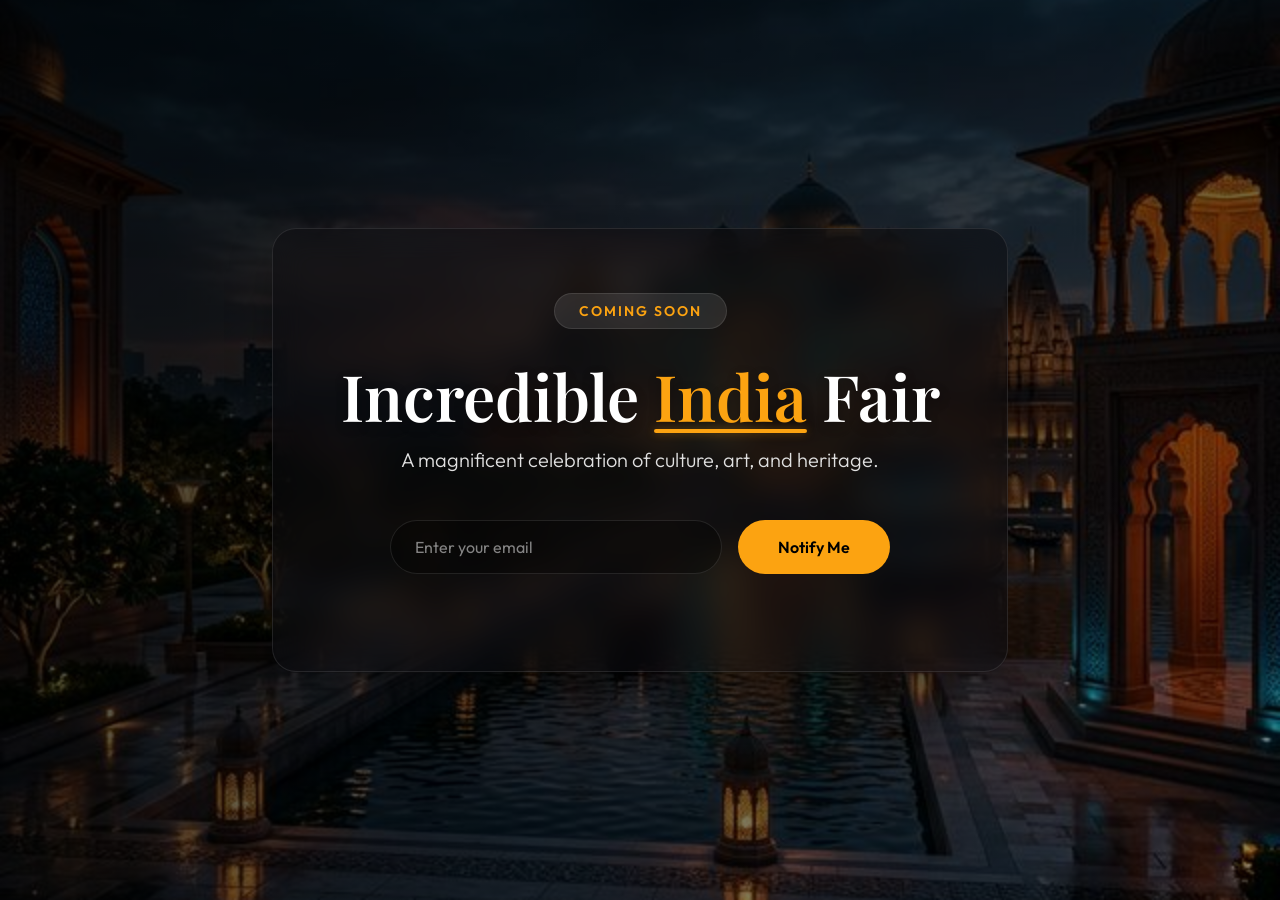
==== index.html @ f1554f8b "Initial commit" ====
<!DOCTYPE html>
<html lang="en">

<head>
    <meta charset="UTF-8">
    <meta name="viewport" content="width=device-width, initial-scale=1.0">
    <title>Incredible India Fair - Coming Soon</title>
    <meta name="description"
        content="Experience the rich culture and heritage at the Incredible India Fair. Coming soon!">
    <link
        href="https://fonts.googleapis.com/css2?family=Outfit:wght@300;400;600;800&family=Playfair+Display:ital,wght@0,600;1,600&display=swap"
        rel="stylesheet">
    <link rel="stylesheet" href="styles.css">
</head>

<body>
    <div class="background-overlay"></div>
    <main class="container">
        <div class="glass-card">
            <div class="badge">Coming Soon</div>
            <h1 class="title">Incredible <span class="highlight">India</span> Fair</h1>
            <p class="subtitle">A magnificent celebration of culture, art, and heritage.</p>

            <form class="notify-form" id="notify-form">
                <input type="email" placeholder="Enter your email" required class="email-input">
                <button type="submit" class="notify-btn">Notify Me</button>
            </form>
            <p class="form-message" id="form-message"></p>
        </div>
    </main>
    <script src="script.js"></script>
</body>

</html>
---- styles.css ----
:root {
    --primary: #fca311;
    --primary-glow: rgba(252, 163, 17, 0.4);
    --text-main: #ffffff;
    --text-muted: #e0e0e0;
    --glass-bg: rgba(10, 10, 15, 0.5);
    --glass-border: rgba(255, 255, 255, 0.1);
}

* {
    margin: 0;
    padding: 0;
    box-sizing: border-box;
}

body {
    font-family: 'Outfit', sans-serif;
    color: var(--text-main);
    min-height: 100vh;
    display: flex;
    justify-content: center;
    align-items: center;
    background: url('assets/bg.png') no-repeat center center/cover;
    position: relative;
    overflow: hidden;
}

.background-overlay {
    position: absolute;
    top: 0;
    left: 0;
    width: 100%;
    height: 100%;
    background: linear-gradient(135deg, rgba(0,0,0,0.8) 0%, rgba(0,0,0,0.4) 100%);
    z-index: 1;
}

.container {
    position: relative;
    z-index: 2;
    padding: 2rem;
    width: 100%;
    max-width: 800px;
    animation: fadeIn 1.5s ease-out;
}

.glass-card {
    background: var(--glass-bg);
    backdrop-filter: blur(16px);
    -webkit-backdrop-filter: blur(16px);
    border: 1px solid var(--glass-border);
    border-radius: 24px;
    padding: 4rem 3rem;
    text-align: center;
    box-shadow: 0 25px 50px -12px rgba(0, 0, 0, 0.5);
    transform: translateY(0);
    transition: transform 0.3s ease, box-shadow 0.3s ease;
}

.glass-card:hover {
    transform: translateY(-5px);
    box-shadow: 0 30px 60px -12px rgba(0, 0, 0, 0.6);
}

.badge {
    display: inline-block;
    padding: 0.5rem 1.5rem;
    background: rgba(255, 255, 255, 0.1);
    border: 1px solid var(--glass-border);
    border-radius: 50px;
    font-size: 0.875rem;
    letter-spacing: 2px;
    text-transform: uppercase;
    margin-bottom: 2rem;
    color: var(--primary);
    font-weight: 600;
}

.title {
    font-family: 'Playfair Display', serif;
    font-size: 4rem;
    font-weight: 600;
    line-height: 1.1;
    margin-bottom: 1rem;
    text-shadow: 0 4px 12px rgba(0,0,0,0.3);
}

.highlight {
    color: var(--primary);
    position: relative;
}

.highlight::after {
    content: '';
    position: absolute;
    bottom: 5px;
    left: 0;
    width: 100%;
    height: 4px;
    background: var(--primary);
    border-radius: 2px;
    box-shadow: 0 0 10px var(--primary-glow);
}

.subtitle {
    font-size: 1.25rem;
    color: var(--text-muted);
    margin-bottom: 3rem;
    font-weight: 300;
}

.countdown {
    display: flex;
    justify-content: center;
    gap: 1.5rem;
    margin-bottom: 3.5rem;
    flex-wrap: wrap;
}

.time-box {
    display: flex;
    flex-direction: column;
    align-items: center;
    background: rgba(255, 255, 255, 0.05);
    border: 1px solid var(--glass-border);
    border-radius: 16px;
    padding: 1.5rem;
    min-width: 100px;
    transition: all 0.3s ease;
}

.time-box:hover {
    background: rgba(255, 255, 255, 0.1);
    border-color: var(--primary);
    box-shadow: 0 0 20px var(--primary-glow);
}

.time-value {
    font-size: 2.5rem;
    font-weight: 800;
    line-height: 1;
    margin-bottom: 0.5rem;
    color: var(--primary);
}

.time-label {
    font-size: 0.875rem;
    text-transform: uppercase;
    letter-spacing: 1px;
    color: var(--text-muted);
}

.notify-form {
    display: flex;
    gap: 1rem;
    max-width: 500px;
    margin: 0 auto;
    position: relative;
}

.email-input {
    flex: 1;
    padding: 1rem 1.5rem;
    border-radius: 50px;
    border: 1px solid var(--glass-border);
    background: rgba(0, 0, 0, 0.3);
    color: white;
    font-size: 1rem;
    font-family: 'Outfit', sans-serif;
    outline: none;
    transition: all 0.3s ease;
}

.email-input::placeholder {
    color: rgba(255, 255, 255, 0.5);
}

.email-input:focus {
    border-color: var(--primary);
    box-shadow: 0 0 15px var(--primary-glow);
    background: rgba(0, 0, 0, 0.5);
}

.notify-btn {
    padding: 1rem 2.5rem;
    border-radius: 50px;
    border: none;
    background: var(--primary);
    color: #000;
    font-weight: 600;
    font-size: 1rem;
    font-family: 'Outfit', sans-serif;
    cursor: pointer;
    transition: all 0.3s ease;
}

.notify-btn:hover {
    transform: scale(1.05);
    box-shadow: 0 0 20px var(--primary-glow);
    background: #ffb732;
}

.form-message {
    margin-top: 1rem;
    font-size: 0.9rem;
    min-height: 1.2em;
}

.success-text { color: #4ade80; }
.error-text { color: #f87171; }

@keyframes fadeIn {
    from { opacity: 0; transform: translateY(20px); }
    to { opacity: 1; transform: translateY(0); }
}

@media (max-width: 768px) {
    .title {
        font-size: 2.5rem;
    }
    .glass-card {
        padding: 3rem 1.5rem;
    }
    .countdown {
        gap: 1rem;
    }
    .time-box {
        min-width: 80px;
        padding: 1rem;
    }
    .time-value {
        font-size: 2rem;
    }
    .notify-form {
        flex-direction: column;
    }
    .notify-btn {
        width: 100%;
    }
}
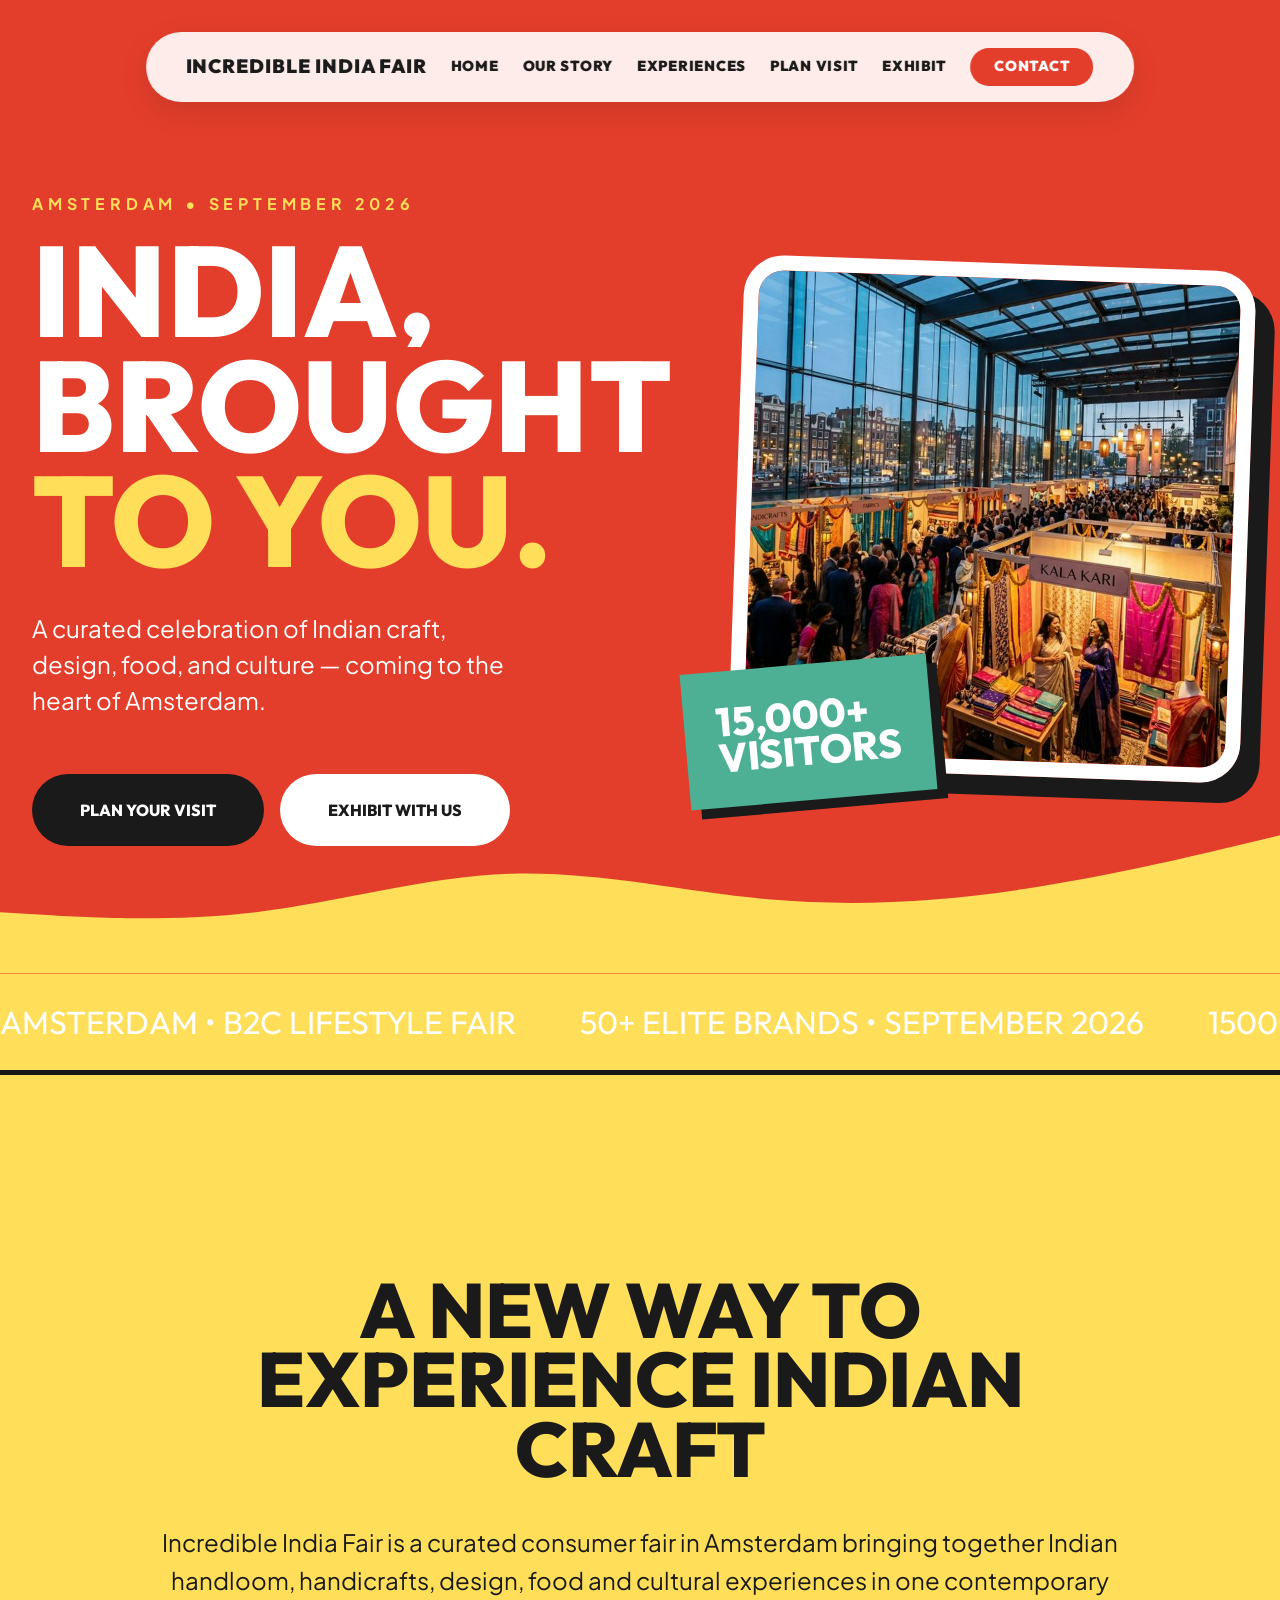
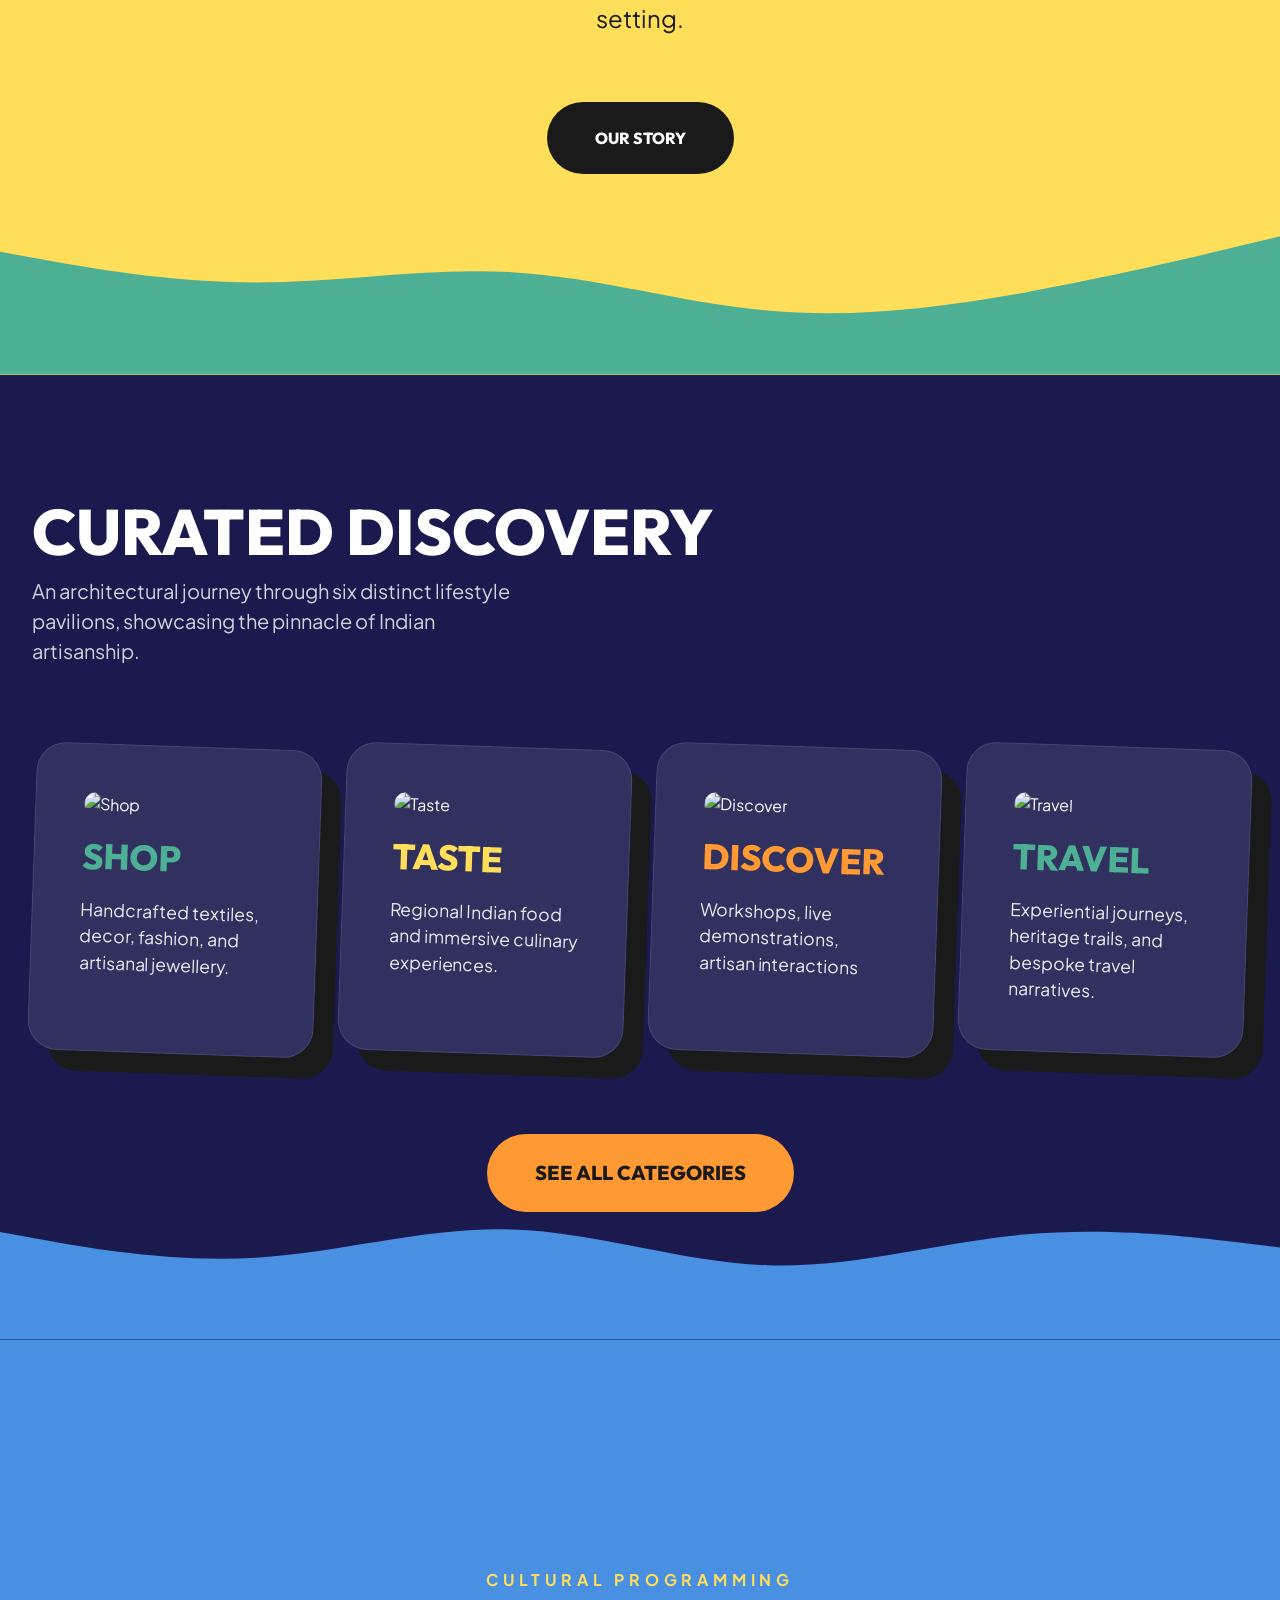
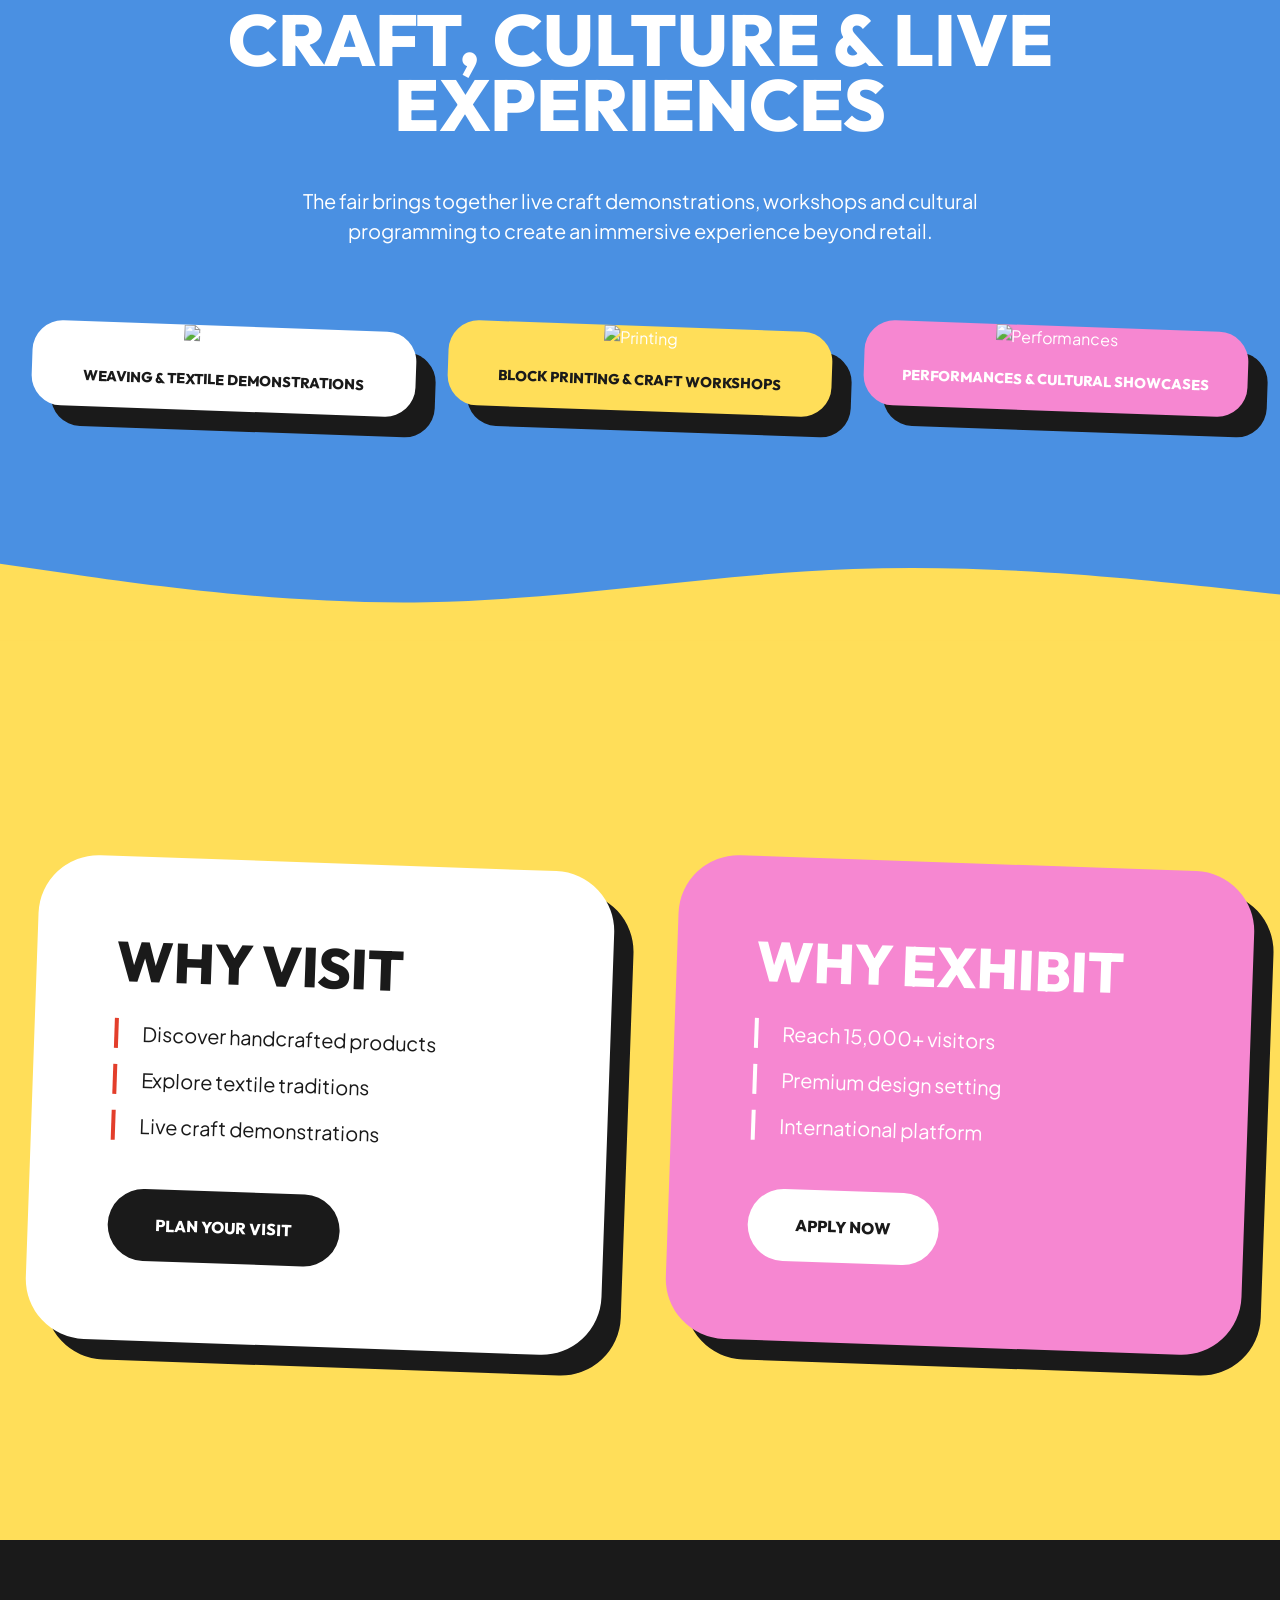
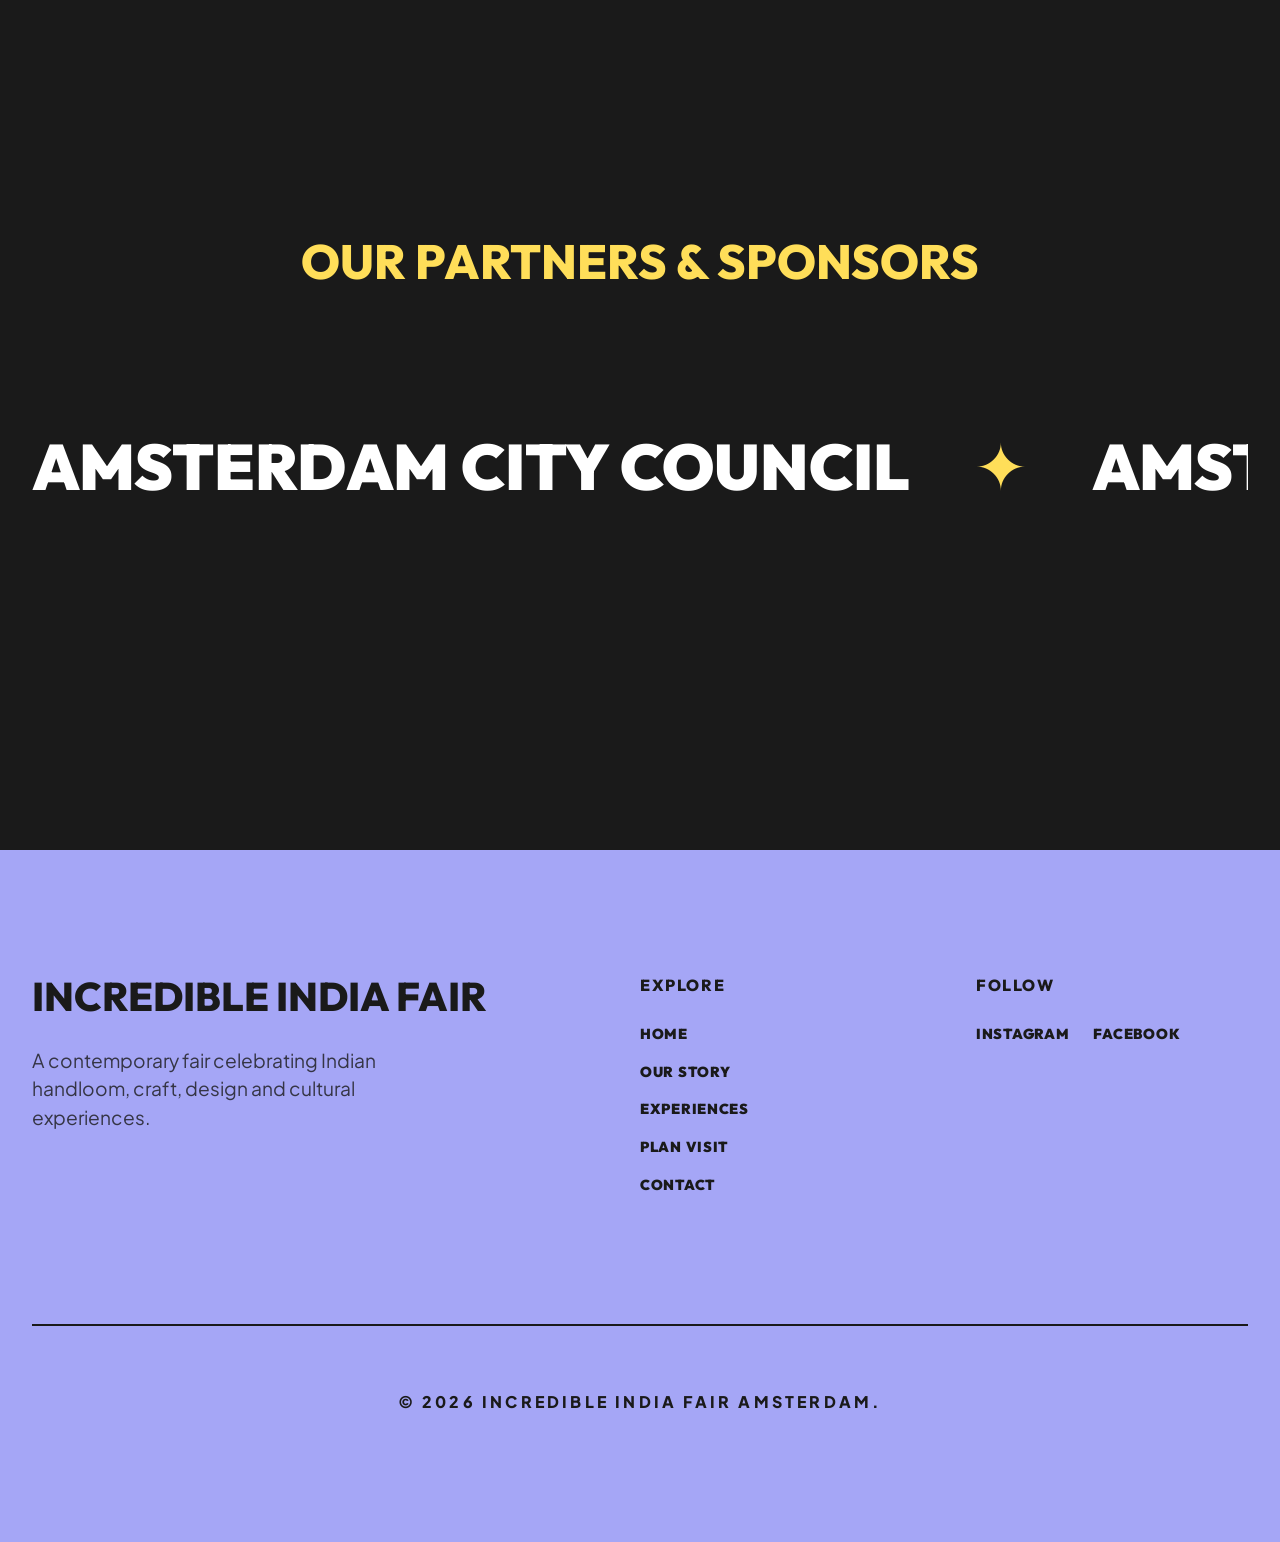
==== commit 4e8603be: "Update site structure and assets" ====
--- a/index.html
+++ b/index.html
@@ -1,34 +1,238 @@
 <!DOCTYPE html>
 <html lang="en">
-
 <head>
     <meta charset="UTF-8">
     <meta name="viewport" content="width=device-width, initial-scale=1.0">
-    <title>Incredible India Fair - Coming Soon</title>
-    <meta name="description"
-        content="Experience the rich culture and heritage at the Incredible India Fair. Coming soon!">
-    <link
-        href="https://fonts.googleapis.com/css2?family=Outfit:wght@300;400;600;800&family=Playfair+Display:ital,wght@0,600;1,600&display=swap"
-        rel="stylesheet">
-    <link rel="stylesheet" href="styles.css">
+    <title>Incredible India Fair 2026 | Amsterdam (Leoff Edition)</title>
+    <link rel="preconnect" href="https://fonts.googleapis.com">
+    <link rel="preconnect" href="https://fonts.gstatic.com" crossorigin>
+    <link href="https://fonts.googleapis.com/css2?family=Outfit:wght@800;900&family=Plus+Jakarta+Sans:wght@400;500;700&display=swap" rel="stylesheet">
+    <link rel="stylesheet" href="style.css">
 </head>
-
 <body>
-    <div class="background-overlay"></div>
-    <main class="container">
-        <div class="glass-card">
-            <div class="badge">Coming Soon</div>
-            <h1 class="title">Incredible <span class="highlight">India</span> Fair</h1>
-            <p class="subtitle">A magnificent celebration of culture, art, and heritage.</p>
-
-            <form class="notify-form" id="notify-form">
-                <input type="email" placeholder="Enter your email" required class="email-input">
-                <button type="submit" class="notify-btn">Notify Me</button>
-            </form>
-            <p class="form-message" id="form-message"></p>
-        </div>
-    </main>
-    <script src="script.js"></script>
+
+    <nav class="nav">
+        <a href="index.html" class="nav-link" style="font-size: 1.2rem; margin-right: auto;">INCREDIBLE INDIA FAIR</a>
+        <a href="index.html" class="nav-link">Home</a>
+        <a href="about.html" class="nav-link">Our Story</a>
+        <a href="experiences.html" class="nav-link">Experiences</a>
+        <a href="visit.html" class="nav-link">Plan Visit</a>
+        <a href="exhibit.html" class="nav-link">Exhibit</a>
+        <a href="contact.html" class="nav-link" style="background: var(--clr-red); color: white; padding: 0.5rem 1.5rem; border-radius: 50px;">Contact</a>
+    </nav>
+
+    <!-- Hero Section -->
+    <section class="section bg-red" style="padding-top: 12rem;">
+        <div class="container" style="display: grid; grid-template-columns: 1fr 1.2fr; gap: 4rem; align-items: center;">
+            <div class="hero-content" style="position: relative; z-index: 10;">
+                <span style="text-transform: uppercase; letter-spacing: 0.3em; font-weight: 700; color: var(--clr-yellow); display: block; margin-bottom: 1rem;" class="reveal-text"><span>Amsterdam • September 2026</span></span>
+                <h1 style="font-size: clamp(4rem, 10vw, 8rem); line-height: 0.9;">
+                    <span class="reveal-text"><span>INDIA,</span></span>
+                    <span class="reveal-text"><span>BROUGHT</span></span>
+                    <span style="color: var(--clr-yellow);" class="reveal-text"><span>TO YOU.</span></span>
+                </h1>
+                <p style="font-size: 1.5rem; margin-top: 2rem; max-width: 500px;" class="reveal-text">
+                    <span>A curated celebration of Indian craft, design, food, and culture — coming to the heart of Amsterdam.</span>
+                </p>
+                <div style="display: flex; gap: 1rem; margin-top: 3.5rem;">
+                    <a href="visit.html" class="btn btn-dark reveal-text" style="padding: 0; overflow: hidden; display: inline-block;">
+                        <span style="display: block; padding: 1.5rem 3rem;">Plan Your Visit</span>
+                    </a>
+                    <a href="exhibit.html" class="btn reveal-text" style="background: white; color: var(--clr-dark); padding: 0; overflow: hidden; display: inline-block;">
+                        <span style="display: block; padding: 1.5rem 3rem;">Exhibit With Us</span>
+                    </a>
+                </div>
+            </div>
+            <div style="position: relative;">
+                <div class="image-slant" style="border: 15px solid white; border-radius: 40px; overflow: hidden; position: relative; z-index: 2;">
+                    <img src="assets/images/hero.png" alt="Incredible India Fair" style="width: 100%; height: auto; display: block;">
+                </div>
+                <div style="position: absolute; bottom: -5%; left: -10%; z-index: 3; background: var(--clr-teal); padding: 2rem; transform: rotate(-5deg); box-shadow: 10px 10px 0 var(--clr-dark);">
+                    <h3 style="font-size: 2.5rem; color: white;">15,000+<br>VISITORS</h3>
+                </div>
+            </div>
+        </div>
+
+        <div class="wave-divider">
+            <svg viewBox="0 0 1440 320" preserveAspectRatio="none">
+                <path fill="#FFDE59" fill-opacity="1" d="M0,192L48,197.3C96,203,192,213,288,192C384,171,480,117,576,112C672,107,768,149,864,165.3C960,181,1056,171,1152,144C1248,117,1344,75,1392,53.3L1440,32L1440,320L1392,320C1344,320,1248,320,1152,320C1056,320,960,320,864,320C768,320,672,320,576,320C480,320,384,320,288,320C192,320,96,320,48,320L0,320Z"></path>
+            </svg>
+        </div>
+    </section>
+
+    <!-- Info Marquee (Dates & Location) -->
+    <div class="ticker-wrap" style="background: var(--clr-yellow); border-bottom: 5px solid var(--clr-dark);">
+        <div class="ticker">
+            <span class="ticker-item">AMSTERDAM • B2C LIFESTYLE FAIR</span>
+            <span class="ticker-item">50+ ELITE BRANDS • SEPTEMBER 2026</span>
+            <span class="ticker-item">15000+ VISITORS</span>
+            <span class="ticker-item">AMSTERDAM • B2C LIFESTYLE FAIR</span>
+        </div>
+    </div>
+
+    <!-- About Section -->
+    <section class="section bg-yellow">
+        <div class="container" style="text-align: center; max-width: 1000px;">
+            <h2 style="font-size: clamp(3rem, 6vw, 6rem); margin-bottom: 2.5rem;" class="reveal-text"><span>A New Way to Experience Indian Craft</span></h2>
+            <p style="font-size: 1.5rem; line-height: 1.6; margin-bottom: 4rem;" class="reveal-text"><span>Incredible India Fair is a curated consumer fair in Amsterdam bringing together Indian handloom, handicrafts, design, food and cultural experiences in one contemporary setting.</span></p>
+            <a href="about.html" class="btn btn-dark">Our Story</a>
+        </div>
+
+        <div class="wave-divider">
+            <svg viewBox="0 0 1440 320" preserveAspectRatio="none">
+                <path fill="#4DAF94" fill-opacity="1" d="M0,64L48,80C96,96,192,128,288,128C384,128,480,96,576,106.7C672,117,768,171,864,186.7C960,203,1056,181,1152,149.3C1248,117,1344,75,1392,53.3L1440,32L1440,320L1392,320C1344,320,1248,320,1152,320C1056,320,960,320,864,320C768,320,672,320,576,320C480,320,384,320,288,320C192,320,96,320,48,320L0,320Z"></path>
+            </svg>
+        </div>
+    </section>
+
+    <!-- Curated Discovery Grid (4 Categories as requested) -->
+    <section class="section" style="background-color: #1A1A4E; color: white;">
+        <div class="container">
+            <div style="display: flex; justify-content: space-between; align-items: flex-end; margin-bottom: 5rem;">
+                <div>
+                    <h2 style="font-size: clamp(3rem, 5vw, 5rem);" class="reveal-text"><span>Curated Discovery</span></h2>
+                    <p style="max-width: 500px; font-size: 1.25rem; margin-top: 1rem; opacity: 0.8;" class="reveal-text"><span>An architectural journey through six distinct lifestyle pavilions, showcasing the pinnacle of Indian artisanship.</span></p>
+                </div>
+            </div>
+            
+            <div style="display: grid; grid-template-columns: repeat(auto-fit, minmax(280px, 1fr)); gap: 1.5rem;">
+                <!-- Card 1: SHOP -->
+                <div class="image-slant" style="background: rgba(255,255,255,0.1); padding: 3rem; border-radius: 30px; border: 1px solid rgba(255,255,255,0.1);">
+                    <img src="https://images.unsplash.com/photo-1610030469915-9a08eb7251b1?q=80&w=800&auto=format&fit=crop" alt="Shop" style="width: 100%; height: 150px; object-fit: cover; border-radius: 20px; margin-bottom: 1.5rem;">
+                    <h3 style="font-size: 2.22rem; color: var(--clr-teal); margin-bottom: 1.5rem;">SHOP</h3>
+                    <p style="font-size: 1.1rem; opacity: 0.9;">Handcrafted textiles, decor, fashion, and artisanal jewellery.</p>
+                </div>
+                <!-- Card 2: TASTE -->
+                <div class="image-slant" style="background: rgba(255,255,255,0.1); padding: 3rem; border-radius: 30px; border: 1px solid rgba(255,255,255,0.1);">
+                    <img src="https://images.unsplash.com/photo-1585937421612-70a008356fbe?q=80&w=800&auto=format&fit=crop" alt="Taste" style="width: 100%; height: 150px; object-fit: cover; border-radius: 20px; margin-bottom: 1.5rem;">
+                    <h3 style="font-size: 2.22rem; color: var(--clr-yellow); margin-bottom: 1.5rem;">TASTE</h3>
+                    <p style="font-size: 1.1rem; opacity: 0.9;">Regional Indian food and immersive culinary experiences.</p>
+                </div>
+                <!-- Card 3: DISCOVER -->
+                <div class="image-slant" style="background: rgba(255,255,255,0.1); padding: 3rem; border-radius: 30px; border: 1px solid rgba(255,255,255,0.1);">
+                    <img src="https://images.unsplash.com/photo-1617839625591-e5a789593135?q=80&w=800&auto=format&fit=crop" alt="Discover" style="width: 100%; height: 150px; object-fit: cover; border-radius: 20px; margin-bottom: 1.5rem;">
+                    <h3 style="font-size: 2.22rem; color: #FF9933; margin-bottom: 1.5rem;">DISCOVER</h3>
+                    <p style="font-size: 1.1rem; opacity: 0.9;">Workshops, live demonstrations, artisan interactions</p>
+                </div>
+                <!-- Card 4: TRAVEL -->
+                <div class="image-slant" style="background: rgba(255,255,255,0.1); padding: 3rem; border-radius: 30px; border: 1px solid rgba(255,255,255,0.1);">
+                    <img src="https://images.unsplash.com/photo-1524492412937-b28074a5d7da?q=80&w=800&auto=format&fit=crop" alt="Travel" style="width: 100%; height: 150px; object-fit: cover; border-radius: 20px; margin-bottom: 1.5rem;">
+                    <h3 style="font-size: 2.22rem; color: var(--clr-teal); margin-bottom: 1.5rem;">TRAVEL</h3>
+                    <p style="font-size: 1.1rem; opacity: 0.9;">Experiential journeys, heritage trails, and bespoke travel narratives.</p>
+                </div>
+            </div>
+            
+            <div style="margin-top: 5rem; text-align: center;">
+                <a href="experiences.html" class="btn" style="background: #FF9933; color: var(--clr-dark); font-size: 1.25rem;">SEE ALL CATEGORIES</a>
+            </div>
+        </div>
+
+        <div class="wave-divider">
+            <svg viewBox="0 0 1440 320" preserveAspectRatio="none">
+                <path fill="#4A90E2" fill-opacity="1" d="M0,96L48,112C96,128,192,160,288,149.3C384,139,480,85,576,90.7C672,96,768,160,864,165.3C960,171,1056,117,1152,101.3C1248,85,1344,107,1392,117.3L1440,128L1440,320L1392,320C1344,320,1248,320,1152,320C1056,320,960,320,864,320C768,320,672,320,576,320C480,320,384,320,288,320C192,320,96,320,48,320L0,320Z"></path>
+            </svg>
+        </div>
+    </section>
+
+    <!-- Cultural Programming Section -->
+    <section class="section bg-blue">
+        <div class="container" style="text-align: center;">
+            <span style="text-transform: uppercase; letter-spacing: 0.3em; font-weight: 700; color: var(--clr-yellow); display: block; margin-bottom: 1rem;">Cultural Programming</span>
+            <h2 style="font-size: clamp(3rem, 6vw, 4.5rem); color: white; margin-bottom: 3rem;" class="reveal-text"><span>Craft, Culture & Live Experiences</span></h2>
+            <p style="max-width: 800px; margin: 0 auto 5rem; font-size: 1.25rem;" class="reveal-text"><span>The fair brings together live craft demonstrations, workshops and cultural programming to create an immersive experience beyond retail.</span></p>
+            
+            <div style="display: grid; grid-template-columns: repeat(3, 1fr); gap: 2rem;">
+                <div class="image-slant" style="background: white; border-radius: 30px; overflow: hidden;">
+                    <img src="https://images.unsplash.com/photo-1620718520092-b0548f07fb31?q=80&w=800&auto=format&fit=crop" alt="Weaving" style="width: 100%; height: 250px; object-fit: cover;">
+                    <h4 style="padding: 1.5rem; color: var(--clr-dark); font-size: 0.9rem; text-transform: uppercase;">WEAVING & TEXTILE DEMONSTRATIONS</h4>
+                </div>
+                <div class="image-slant" style="background: var(--clr-yellow); border-radius: 30px; overflow: hidden;">
+                    <img src="https://images.unsplash.com/photo-1627389955609-bc421636c74d?q=80&w=800&auto=format&fit=crop" alt="Printing" style="width: 100%; height: 250px; object-fit: cover;">
+                    <h4 style="padding: 1.5rem; color: var(--clr-dark); font-size: 0.9rem; text-transform: uppercase;">BLOCK PRINTING & CRAFT WORKSHOPS</h4>
+                </div>
+                <div class="image-slant" style="background: var(--clr-pink); border-radius: 30px; overflow: hidden;">
+                    <img src="https://images.unsplash.com/photo-1621451537084-482c73073a0f?q=80&w=800&auto=format&fit=crop" alt="Performances" style="width: 100%; height: 250px; object-fit: cover;">
+                    <h4 style="padding: 1.5rem; color: white; font-size: 0.9rem; text-transform: uppercase;">PERFORMANCES & CULTURAL SHOWCASES</h4>
+                </div>
+            </div>
+        </div>
+
+        <div class="wave-divider" style="bottom: -1px;">
+            <svg viewBox="0 0 1440 320" preserveAspectRatio="none">
+                <path fill="#FFDE59" fill-opacity="1" d="M0,160L80,181.3C160,203,320,245,480,240C640,235,800,181,960,170.7C1120,160,1280,192,1360,208L1440,224L1440,320L1360,320C1280,320,1120,320,960,320C800,320,640,320,480,320C320,320,160,320,80,320L0,320Z"></path>
+            </svg>
+        </div>
+    </section>
+
+    <!-- Dual Proposition -->
+    <section class="section bg-yellow" style="padding-top: 10rem;">
+        <div class="container" style="display: grid; grid-template-columns: 1fr 1fr; gap: 4rem;">
+            <div class="image-slant" style="background: white; padding: 5rem; border-radius: 60px; color: var(--clr-dark);">
+                <h2 style="font-size: 3.5rem; margin-bottom: 2rem;">Why Visit</h2>
+                <ul style="list-style: none; margin-bottom: 3rem; font-size: 1.25rem;">
+                    <li style="margin-bottom: 1rem; border-left: 4px solid var(--clr-red); padding-left: 1.5rem;">Discover handcrafted products</li>
+                    <li style="margin-bottom: 1rem; border-left: 4px solid var(--clr-red); padding-left: 1.5rem;">Explore textile traditions</li>
+                    <li style="margin-bottom: 1rem; border-left: 4px solid var(--clr-red); padding-left: 1.5rem;">Live craft demonstrations</li>
+                </ul>
+                <a href="visit.html" class="btn btn-dark">Plan Your Visit</a>
+            </div>
+            <div class="image-slant" style="background: var(--clr-pink); padding: 5rem; border-radius: 60px; color: white;">
+                <h2 style="font-size: 3.5rem; margin-bottom: 2rem;">Why Exhibit</h2>
+                <ul style="list-style: none; margin-bottom: 3rem; font-size: 1.25rem;">
+                    <li style="margin-bottom: 1rem; border-left: 4px solid white; padding-left: 1.5rem;">Reach 15,000+ visitors</li>
+                    <li style="margin-bottom: 1rem; border-left: 4px solid white; padding-left: 1.5rem;">Premium design setting</li>
+                    <li style="margin-bottom: 1rem; border-left: 4px solid white; padding-left: 1.5rem;">International platform</li>
+                </ul>
+                <a href="exhibit.html" class="btn" style="background: white; color: var(--clr-dark);">Apply Now</a>
+            </div>
+        </div>
+    </section>
+
+    <!-- Partner Marquee -->
+    <section class="section bg-dark" style="padding: 10rem 2rem;">
+        <div class="container" style="text-align: center;">
+            <h2 style="margin-bottom: 5rem; font-size: 3rem; color: var(--clr-yellow);" class="reveal-text"><span>Our Partners & Sponsors</span></h2>
+        </div>
+        <div class="ticker-wrap" style="background: transparent; border: none; margin-top: 2rem;">
+                <div class="ticker" style="animation-duration: 40s;">
+                    <span class="ticker-item" style="font-size: 4rem; font-weight: 900; color: white;">Amsterdam City Council</span>
+                    <span class="ticker-item" style="font-size: 4rem; color: var(--clr-yellow);">✦</span>
+                    <span class="ticker-item" style="font-size: 4rem; font-weight: 900; color: white;">Amsterdam City Council</span>
+                    <span class="ticker-item" style="font-size: 4rem; color: var(--clr-teal);">✦</span>
+                </div>
+        </div>
+    </section>
+
+    <!-- Footer -->
+    <footer style="background: var(--clr-lavender); color: var(--clr-dark); padding: 8rem 2rem; border-top: 10px solid var(--clr-dark);">
+        <div class="container" style="display: grid; grid-template-columns: 2fr 1fr 1fr; gap: 4rem;">
+            <div>
+                <h2 style="font-size: 2.5rem; margin-bottom: 2rem;">INCREDIBLE INDIA FAIR</h2>
+                <p style="max-width: 400px; font-size: 1.2rem; opacity: 0.8;">A contemporary fair celebrating Indian handloom, craft, design and cultural experiences.</p>
+            </div>
+            <div>
+                <h4 style="margin-bottom: 2rem; text-transform: uppercase; letter-spacing: 0.1em;">Explore</h4>
+                <nav style="display: flex; flex-direction: column; gap: 1rem;">
+                    <a href="index.html" class="nav-link" style="margin: 0;">Home</a>
+                    <a href="about.html" class="nav-link" style="margin: 0;">Our Story</a>
+                    <a href="experiences.html" class="nav-link" style="margin: 0;">Experiences</a>
+                    <a href="visit.html" class="nav-link" style="margin: 0;">Plan Visit</a>
+                    <a href="contact.html" class="nav-link" style="margin: 0;">Contact</a>
+                </nav>
+            </div>
+            <div>
+                <h4 style="margin-bottom: 2rem; text-transform: uppercase; letter-spacing: 0.1em;">Follow</h4>
+                <div style="display: flex; gap: 1.5rem;">
+                    <a href="#" class="nav-link" style="margin: 0;">Instagram</a>
+                    <a href="#" class="nav-link" style="margin: 0;">Facebook</a>
+                </div>
+            </div>
+        </div>
+        <div class="container" style="margin-top: 8rem; border-top: 2px solid var(--clr-dark); padding-top: 4rem; text-align: center; font-weight: 800; text-transform: uppercase; letter-spacing: 0.2em;">
+            <p>&copy; 2026 Incredible India Fair Amsterdam.</p>
+        </div>
+    </footer>
+
+    <script src="main.js"></script>
 </body>
-
-</html>+</html>
--- a/style.css
+++ b/style.css
@@ -0,0 +1,172 @@
+:root {
+    --clr-red: #E33E2B;
+    --clr-yellow: #FFDE59;
+    --clr-teal: #4DAF94;
+    --clr-blue: #4A90E2;
+    --clr-lavender: #A5A6F6;
+    --clr-pink: #F687D1;
+    --clr-dark: #1A1A1A;
+    --clr-light: #F9F9F9;
+    
+    --font-heading: 'Outfit', sans-serif;
+    --font-body: 'Plus Jakarta Sans', sans-serif;
+    
+    --transition-smooth: all 0.6s cubic-bezier(0.23, 1, 0.32, 1);
+}
+
+* {
+    margin: 0;
+    padding: 0;
+    box-sizing: border-box;
+}
+
+body {
+    font-family: var(--font-body);
+    background-color: var(--clr-light);
+    color: var(--clr-dark);
+    overflow-x: hidden;
+    line-height: 1.5;
+}
+
+h1, h2, h3, h4 {
+    font-family: var(--font-heading);
+    font-weight: 800;
+    text-transform: uppercase;
+    line-height: 0.9;
+}
+
+.section {
+    position: relative;
+    padding: 8rem 2rem;
+    min-height: 100vh;
+    display: flex;
+    flex-direction: column;
+    justify-content: center;
+}
+
+.container {
+    max-width: 1400px;
+    margin: 0 auto;
+    width: 100%;
+}
+
+.wave-divider {
+    position: absolute;
+    bottom: 0;
+    left: 0;
+    width: 100%;
+    height: 12vw;
+    z-index: 10;
+}
+
+.wave-divider svg {
+    display: block;
+    width: 100%;
+    height: 100%;
+}
+
+.reveal-text {
+    overflow: hidden;
+    display: block;
+}
+
+.reveal-text span {
+    display: block;
+    transform: translateY(120%);
+    transition: transform 1.2s cubic-bezier(0.16, 1, 0.3, 1);
+}
+
+.reveal-text.active span {
+    transform: translateY(0);
+}
+
+.image-slant {
+    transform: rotate(2deg);
+    transition: var(--transition-smooth);
+    box-shadow: 20px 20px 0 var(--clr-dark);
+}
+
+.image-slant:hover {
+    transform: rotate(0) scale(1.02);
+}
+
+.bg-red { background-color: var(--clr-red); color: white; }
+.bg-yellow { background-color: var(--clr-yellow); color: var(--clr-dark); }
+.bg-teal { background-color: var(--clr-teal); color: white; }
+.bg-blue { background-color: var(--clr-blue); color: white; }
+.bg-dark { background-color: var(--clr-dark); color: white; }
+.bg-pink { background-color: var(--clr-pink); color: white; }
+
+.btn {
+    display: inline-block;
+    padding: 1.5rem 3rem;
+    border-radius: 100px;
+    font-family: var(--font-heading);
+    font-weight: 800;
+    text-decoration: none;
+    text-transform: uppercase;
+    transition: var(--transition-smooth);
+    cursor: pointer;
+    border: none;
+}
+
+.btn-dark {
+    background-color: var(--clr-dark);
+    color: white;
+}
+
+.nav {
+    position: fixed;
+    top: 2rem;
+    left: 50%;
+    transform: translateX(-50%);
+    z-index: 1000;
+    background: rgba(255, 255, 255, 0.9);
+    backdrop-filter: blur(20px);
+    padding: 1rem 2.5rem;
+    border-radius: 100px;
+    display: flex;
+    align-items: center;
+    gap: 1.5rem;
+    box-shadow: 0 10px 30px rgba(0,0,0,0.1);
+    white-space: nowrap;
+    width: max-content;
+    max-width: 95vw;
+}
+
+.nav-link {
+    font-family: var(--font-heading);
+    font-weight: 900;
+    text-decoration: none;
+    color: var(--clr-dark);
+    text-transform: uppercase;
+    font-size: 0.9rem;
+    letter-spacing: 0.05em;
+    white-space: nowrap;
+}
+
+.ticker-wrap {
+    width: 100%;
+    overflow: hidden;
+    background: var(--clr-dark);
+    padding: 1.5rem 0;
+}
+
+.ticker {
+    display: flex;
+    white-space: nowrap;
+    animation: ticker 20s linear infinite;
+}
+
+.ticker-item {
+    font-family: var(--font-heading);
+    font-size: 2rem;
+    color: white;
+    margin-right: 4rem;
+    text-transform: uppercase;
+}
+
+@keyframes ticker {
+    0% { transform: translateX(0); }
+    100% { transform: translateX(-50%); }
+}
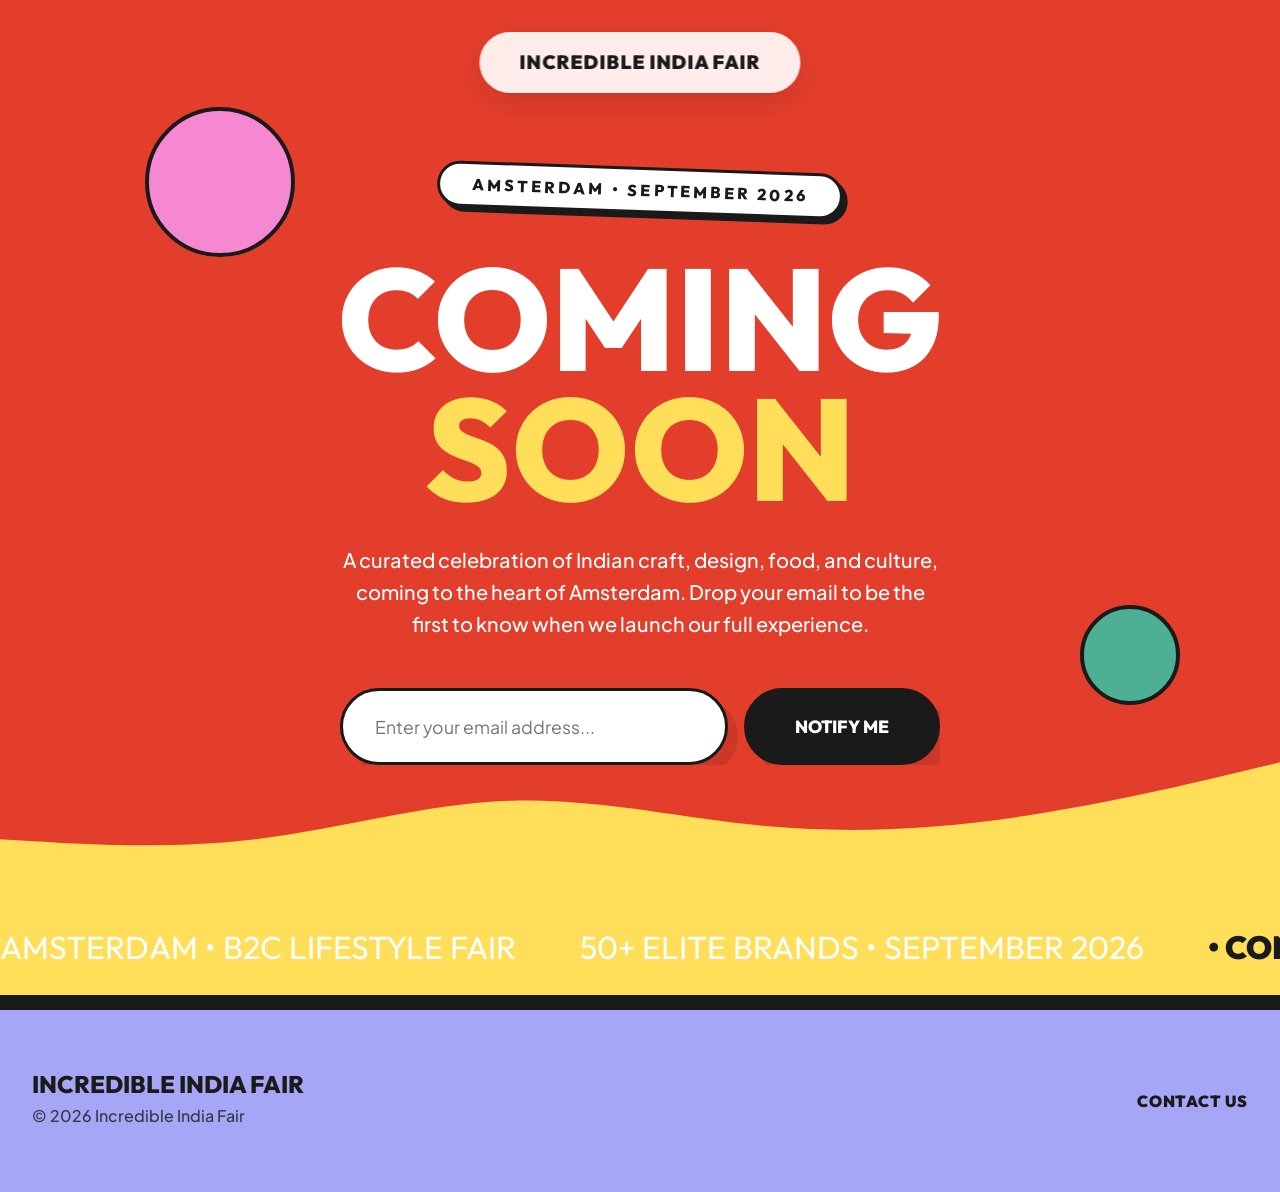
==== commit 4f4a4310: "Update coming soon page and responsive styles" ====
--- a/index.html
+++ b/index.html
@@ -1,238 +1,198 @@
 <!DOCTYPE html>
 <html lang="en">
+
 <head>
     <meta charset="UTF-8">
     <meta name="viewport" content="width=device-width, initial-scale=1.0">
-    <title>Incredible India Fair 2026 | Amsterdam (Leoff Edition)</title>
+    <title>Coming Soon | Incredible India Fair 2026</title>
     <link rel="preconnect" href="https://fonts.googleapis.com">
     <link rel="preconnect" href="https://fonts.gstatic.com" crossorigin>
-    <link href="https://fonts.googleapis.com/css2?family=Outfit:wght@800;900&family=Plus+Jakarta+Sans:wght@400;500;700&display=swap" rel="stylesheet">
+    <link
+        href="https://fonts.googleapis.com/css2?family=Outfit:wght@800;900&family=Plus+Jakarta+Sans:wght@400;500;700&display=swap"
+        rel="stylesheet">
     <link rel="stylesheet" href="style.css">
+    <style>
+        /* Scoped styles specifically for the coming soon form */
+        .subscribe-form {
+            display: flex;
+            gap: 1rem;
+            justify-content: center;
+            max-width: 600px;
+            margin: 0 auto;
+            flex-wrap: wrap;
+        }
+
+        .subscribe-input {
+            flex: 1;
+            min-width: 250px;
+            padding: 1.5rem 2rem;
+            border-radius: 100px;
+            border: 3px solid var(--clr-dark);
+            font-family: var(--font-body);
+            font-size: 1.1rem;
+            outline: none;
+            box-shadow: 10px 10px 0 rgba(0, 0, 0, 0.1);
+            transition: var(--transition-smooth);
+        }
+
+        .subscribe-input:focus {
+            box-shadow: 10px 10px 0 var(--clr-dark);
+            transform: translateY(-2px);
+        }
+
+        .subscribe-btn {
+            background-color: var(--clr-dark);
+            color: white;
+            margin: 0;
+            padding: 1.5rem 3rem;
+            border-radius: 100px;
+            border: 3px solid var(--clr-dark);
+            font-size: 1.1rem;
+            cursor: pointer;
+            font-family: var(--font-heading);
+            font-weight: 800;
+            text-transform: uppercase;
+            box-shadow: 10px 10px 0 rgba(0, 0, 0, 0.1);
+            transition: var(--transition-smooth);
+        }
+
+        .subscribe-btn:hover {
+            box-shadow: 10px 10px 0 var(--clr-yellow);
+            transform: translateY(-2px);
+        }
+
+        /* Mobile Adjustments */
+        @media (max-width: 768px) {
+            .nav {
+                padding: 1rem;
+                gap: 1rem !important;
+                flex-wrap: wrap;
+                justify-content: center;
+                border-radius: 20px !important;
+            }
+
+            .nav-link[style*="margin-right: auto"] {
+                margin-right: 0 !important;
+                width: 100%;
+                text-align: center;
+                margin-bottom: 0.5rem;
+            }
+
+            .nav-link {
+                font-size: 0.8rem !important;
+            }
+
+            section.section {
+                padding-top: 12rem !important;
+                padding-bottom: 8rem !important;
+            }
+
+            .subscribe-input {
+                width: 100%;
+                min-width: unset;
+                text-align: center;
+            }
+
+            .subscribe-btn {
+                width: 100%;
+            }
+
+            .ticker-item {
+                font-size: 1.2rem !important;
+            }
+
+            footer .container {
+                flex-direction: column;
+                text-align: center;
+                gap: 2rem;
+            }
+        }
+    </style>
 </head>
+
 <body>
 
     <nav class="nav">
         <a href="index.html" class="nav-link" style="font-size: 1.2rem; margin-right: auto;">INCREDIBLE INDIA FAIR</a>
-        <a href="index.html" class="nav-link">Home</a>
-        <a href="about.html" class="nav-link">Our Story</a>
-        <a href="experiences.html" class="nav-link">Experiences</a>
-        <a href="visit.html" class="nav-link">Plan Visit</a>
-        <a href="exhibit.html" class="nav-link">Exhibit</a>
-        <a href="contact.html" class="nav-link" style="background: var(--clr-red); color: white; padding: 0.5rem 1.5rem; border-radius: 50px;">Contact</a>
     </nav>
 
     <!-- Hero Section -->
-    <section class="section bg-red" style="padding-top: 12rem;">
-        <div class="container" style="display: grid; grid-template-columns: 1fr 1.2fr; gap: 4rem; align-items: center;">
+    <section class="section bg-red" style="padding-top: 10rem; min-height: 100vh; display: flex; align-items: center;">
+        <div class="container" style="text-align: center; max-width: 900px; position: relative;">
             <div class="hero-content" style="position: relative; z-index: 10;">
-                <span style="text-transform: uppercase; letter-spacing: 0.3em; font-weight: 700; color: var(--clr-yellow); display: block; margin-bottom: 1rem;" class="reveal-text"><span>Amsterdam • September 2026</span></span>
-                <h1 style="font-size: clamp(4rem, 10vw, 8rem); line-height: 0.9;">
-                    <span class="reveal-text"><span>INDIA,</span></span>
-                    <span class="reveal-text"><span>BROUGHT</span></span>
-                    <span style="color: var(--clr-yellow);" class="reveal-text"><span>TO YOU.</span></span>
+                <div class="image-slant"
+                    style="display: inline-block; background: white; padding: 0.5rem 2rem; border-radius: 50px; margin-bottom: 2.5rem; border: 3px solid var(--clr-dark); box-shadow: 5px 5px 0 var(--clr-dark);">
+                    <span
+                        style="text-transform: uppercase; letter-spacing: 0.2em; font-weight: 800; color: var(--clr-dark); font-family: var(--font-heading); font-size: 1rem;">Amsterdam
+                        • September 2026</span>
+                </div>
+
+                <h1 style="font-size: clamp(4rem, 12vw, 9rem); line-height: 0.9; margin-bottom: 2rem;">
+                    <span class="reveal-text"><span>COMING</span></span>
+                    <span style="color: var(--clr-yellow);" class="reveal-text"><span>SOON</span></span>
                 </h1>
-                <p style="font-size: 1.5rem; margin-top: 2rem; max-width: 500px;" class="reveal-text">
-                    <span>A curated celebration of Indian craft, design, food, and culture — coming to the heart of Amsterdam.</span>
+
+                <p style="font-size: 1.25rem; font-weight: 500; margin: 0 auto 3rem; max-width: 600px; line-height: 1.6;"
+                    class="reveal-text">
+                    <span>A curated celebration of Indian craft, design, food, and culture, coming to the heart of
+                        Amsterdam. Drop your email to be the first to know when we launch our full experience.</span>
                 </p>
-                <div style="display: flex; gap: 1rem; margin-top: 3.5rem;">
-                    <a href="visit.html" class="btn btn-dark reveal-text" style="padding: 0; overflow: hidden; display: inline-block;">
-                        <span style="display: block; padding: 1.5rem 3rem;">Plan Your Visit</span>
-                    </a>
-                    <a href="exhibit.html" class="btn reveal-text" style="background: white; color: var(--clr-dark); padding: 0; overflow: hidden; display: inline-block;">
-                        <span style="display: block; padding: 1.5rem 3rem;">Exhibit With Us</span>
-                    </a>
-                </div>
+
+                <form action="#" method="POST" class="subscribe-form reveal-text" style="animation-delay: 0.2s;">
+                    <input type="email" placeholder="Enter your email address..." class="subscribe-input" required>
+                    <button type="submit" class="subscribe-btn">Notify Me</button>
+                </form>
             </div>
-            <div style="position: relative;">
-                <div class="image-slant" style="border: 15px solid white; border-radius: 40px; overflow: hidden; position: relative; z-index: 2;">
-                    <img src="assets/images/hero.png" alt="Incredible India Fair" style="width: 100%; height: auto; display: block;">
-                </div>
-                <div style="position: absolute; bottom: -5%; left: -10%; z-index: 3; background: var(--clr-teal); padding: 2rem; transform: rotate(-5deg); box-shadow: 10px 10px 0 var(--clr-dark);">
-                    <h3 style="font-size: 2.5rem; color: white;">15,000+<br>VISITORS</h3>
-                </div>
+
+            <!-- Decorative Elements -->
+            <div
+                style="position: absolute; top: -10%; left: -5%; width: 150px; height: 150px; background: var(--clr-pink); border-radius: 50%; border: 4px solid var(--clr-dark); z-index: 1;">
+            </div>
+            <div
+                style="position: absolute; bottom: 10%; right: -10%; width: 100px; height: 100px; background: var(--clr-teal); border-radius: 50%; border: 4px solid var(--clr-dark); z-index: 1;">
             </div>
         </div>
 
-        <div class="wave-divider">
+        <div class="wave-divider" style="bottom: -1px;">
             <svg viewBox="0 0 1440 320" preserveAspectRatio="none">
-                <path fill="#FFDE59" fill-opacity="1" d="M0,192L48,197.3C96,203,192,213,288,192C384,171,480,117,576,112C672,107,768,149,864,165.3C960,181,1056,171,1152,144C1248,117,1344,75,1392,53.3L1440,32L1440,320L1392,320C1344,320,1248,320,1152,320C1056,320,960,320,864,320C768,320,672,320,576,320C480,320,384,320,288,320C192,320,96,320,48,320L0,320Z"></path>
+                <path fill="#FFDE59" fill-opacity="1"
+                    d="M0,192L48,197.3C96,203,192,213,288,192C384,171,480,117,576,112C672,107,768,149,864,165.3C960,181,1056,171,1152,144C1248,117,1344,75,1392,53.3L1440,32L1440,320L1392,320C1344,320,1248,320,1152,320C1056,320,960,320,864,320C768,320,672,320,576,320C480,320,384,320,288,320C192,320,96,320,48,320L0,320Z">
+                </path>
             </svg>
         </div>
     </section>
 
     <!-- Info Marquee (Dates & Location) -->
-    <div class="ticker-wrap" style="background: var(--clr-yellow); border-bottom: 5px solid var(--clr-dark);">
+    <div class="ticker-wrap"
+        style="background: var(--clr-yellow); border-bottom: 5px solid var(--clr-dark); margin-top: -1px; position: relative; z-index: 20;">
         <div class="ticker">
             <span class="ticker-item">AMSTERDAM • B2C LIFESTYLE FAIR</span>
             <span class="ticker-item">50+ ELITE BRANDS • SEPTEMBER 2026</span>
-            <span class="ticker-item">15000+ VISITORS</span>
+            <span class="ticker-item" style="color: var(--clr-dark); font-weight: 900;">• COMING SOON •</span>
             <span class="ticker-item">AMSTERDAM • B2C LIFESTYLE FAIR</span>
+            <span class="ticker-item">50+ ELITE BRANDS • SEPTEMBER 2026</span>
+            <span class="ticker-item" style="color: var(--clr-dark); font-weight: 900;">• COMING SOON •</span>
         </div>
     </div>
 
-    <!-- About Section -->
-    <section class="section bg-yellow">
-        <div class="container" style="text-align: center; max-width: 1000px;">
-            <h2 style="font-size: clamp(3rem, 6vw, 6rem); margin-bottom: 2.5rem;" class="reveal-text"><span>A New Way to Experience Indian Craft</span></h2>
-            <p style="font-size: 1.5rem; line-height: 1.6; margin-bottom: 4rem;" class="reveal-text"><span>Incredible India Fair is a curated consumer fair in Amsterdam bringing together Indian handloom, handicrafts, design, food and cultural experiences in one contemporary setting.</span></p>
-            <a href="about.html" class="btn btn-dark">Our Story</a>
-        </div>
-
-        <div class="wave-divider">
-            <svg viewBox="0 0 1440 320" preserveAspectRatio="none">
-                <path fill="#4DAF94" fill-opacity="1" d="M0,64L48,80C96,96,192,128,288,128C384,128,480,96,576,106.7C672,117,768,171,864,186.7C960,203,1056,181,1152,149.3C1248,117,1344,75,1392,53.3L1440,32L1440,320L1392,320C1344,320,1248,320,1152,320C1056,320,960,320,864,320C768,320,672,320,576,320C480,320,384,320,288,320C192,320,96,320,48,320L0,320Z"></path>
-            </svg>
-        </div>
-    </section>
-
-    <!-- Curated Discovery Grid (4 Categories as requested) -->
-    <section class="section" style="background-color: #1A1A4E; color: white;">
-        <div class="container">
-            <div style="display: flex; justify-content: space-between; align-items: flex-end; margin-bottom: 5rem;">
-                <div>
-                    <h2 style="font-size: clamp(3rem, 5vw, 5rem);" class="reveal-text"><span>Curated Discovery</span></h2>
-                    <p style="max-width: 500px; font-size: 1.25rem; margin-top: 1rem; opacity: 0.8;" class="reveal-text"><span>An architectural journey through six distinct lifestyle pavilions, showcasing the pinnacle of Indian artisanship.</span></p>
-                </div>
+    <!-- Footer (Minimal for Coming Soon) -->
+    <footer
+        style="background: var(--clr-lavender); color: var(--clr-dark); padding: 4rem 2rem; border-top: 10px solid var(--clr-dark);">
+        <div class="container"
+            style="display: flex; justify-content: space-between; align-items: center; flex-wrap: wrap; gap: 2rem;">
+            <div>
+                <h2 style="font-size: 1.5rem; margin-bottom: 0.5rem;">INCREDIBLE INDIA FAIR</h2>
+                <p style="font-size: 1rem; opacity: 0.8; font-weight: 500;">&copy; 2026 Incredible India Fair
+                </p>
             </div>
-            
-            <div style="display: grid; grid-template-columns: repeat(auto-fit, minmax(280px, 1fr)); gap: 1.5rem;">
-                <!-- Card 1: SHOP -->
-                <div class="image-slant" style="background: rgba(255,255,255,0.1); padding: 3rem; border-radius: 30px; border: 1px solid rgba(255,255,255,0.1);">
-                    <img src="https://images.unsplash.com/photo-1610030469915-9a08eb7251b1?q=80&w=800&auto=format&fit=crop" alt="Shop" style="width: 100%; height: 150px; object-fit: cover; border-radius: 20px; margin-bottom: 1.5rem;">
-                    <h3 style="font-size: 2.22rem; color: var(--clr-teal); margin-bottom: 1.5rem;">SHOP</h3>
-                    <p style="font-size: 1.1rem; opacity: 0.9;">Handcrafted textiles, decor, fashion, and artisanal jewellery.</p>
-                </div>
-                <!-- Card 2: TASTE -->
-                <div class="image-slant" style="background: rgba(255,255,255,0.1); padding: 3rem; border-radius: 30px; border: 1px solid rgba(255,255,255,0.1);">
-                    <img src="https://images.unsplash.com/photo-1585937421612-70a008356fbe?q=80&w=800&auto=format&fit=crop" alt="Taste" style="width: 100%; height: 150px; object-fit: cover; border-radius: 20px; margin-bottom: 1.5rem;">
-                    <h3 style="font-size: 2.22rem; color: var(--clr-yellow); margin-bottom: 1.5rem;">TASTE</h3>
-                    <p style="font-size: 1.1rem; opacity: 0.9;">Regional Indian food and immersive culinary experiences.</p>
-                </div>
-                <!-- Card 3: DISCOVER -->
-                <div class="image-slant" style="background: rgba(255,255,255,0.1); padding: 3rem; border-radius: 30px; border: 1px solid rgba(255,255,255,0.1);">
-                    <img src="https://images.unsplash.com/photo-1617839625591-e5a789593135?q=80&w=800&auto=format&fit=crop" alt="Discover" style="width: 100%; height: 150px; object-fit: cover; border-radius: 20px; margin-bottom: 1.5rem;">
-                    <h3 style="font-size: 2.22rem; color: #FF9933; margin-bottom: 1.5rem;">DISCOVER</h3>
-                    <p style="font-size: 1.1rem; opacity: 0.9;">Workshops, live demonstrations, artisan interactions</p>
-                </div>
-                <!-- Card 4: TRAVEL -->
-                <div class="image-slant" style="background: rgba(255,255,255,0.1); padding: 3rem; border-radius: 30px; border: 1px solid rgba(255,255,255,0.1);">
-                    <img src="https://images.unsplash.com/photo-1524492412937-b28074a5d7da?q=80&w=800&auto=format&fit=crop" alt="Travel" style="width: 100%; height: 150px; object-fit: cover; border-radius: 20px; margin-bottom: 1.5rem;">
-                    <h3 style="font-size: 2.22rem; color: var(--clr-teal); margin-bottom: 1.5rem;">TRAVEL</h3>
-                    <p style="font-size: 1.1rem; opacity: 0.9;">Experiential journeys, heritage trails, and bespoke travel narratives.</p>
-                </div>
+            <div style="display: flex; gap: 1.5rem; justify-content: center;">
+                <a href="mailto:hello@thefourpursuits.com" class="nav-link" style="margin: 0; font-size: 1rem;">Contact
+                    Us</a>
             </div>
-            
-            <div style="margin-top: 5rem; text-align: center;">
-                <a href="experiences.html" class="btn" style="background: #FF9933; color: var(--clr-dark); font-size: 1.25rem;">SEE ALL CATEGORIES</a>
-            </div>
-        </div>
-
-        <div class="wave-divider">
-            <svg viewBox="0 0 1440 320" preserveAspectRatio="none">
-                <path fill="#4A90E2" fill-opacity="1" d="M0,96L48,112C96,128,192,160,288,149.3C384,139,480,85,576,90.7C672,96,768,160,864,165.3C960,171,1056,117,1152,101.3C1248,85,1344,107,1392,117.3L1440,128L1440,320L1392,320C1344,320,1248,320,1152,320C1056,320,960,320,864,320C768,320,672,320,576,320C480,320,384,320,288,320C192,320,96,320,48,320L0,320Z"></path>
-            </svg>
-        </div>
-    </section>
-
-    <!-- Cultural Programming Section -->
-    <section class="section bg-blue">
-        <div class="container" style="text-align: center;">
-            <span style="text-transform: uppercase; letter-spacing: 0.3em; font-weight: 700; color: var(--clr-yellow); display: block; margin-bottom: 1rem;">Cultural Programming</span>
-            <h2 style="font-size: clamp(3rem, 6vw, 4.5rem); color: white; margin-bottom: 3rem;" class="reveal-text"><span>Craft, Culture & Live Experiences</span></h2>
-            <p style="max-width: 800px; margin: 0 auto 5rem; font-size: 1.25rem;" class="reveal-text"><span>The fair brings together live craft demonstrations, workshops and cultural programming to create an immersive experience beyond retail.</span></p>
-            
-            <div style="display: grid; grid-template-columns: repeat(3, 1fr); gap: 2rem;">
-                <div class="image-slant" style="background: white; border-radius: 30px; overflow: hidden;">
-                    <img src="https://images.unsplash.com/photo-1620718520092-b0548f07fb31?q=80&w=800&auto=format&fit=crop" alt="Weaving" style="width: 100%; height: 250px; object-fit: cover;">
-                    <h4 style="padding: 1.5rem; color: var(--clr-dark); font-size: 0.9rem; text-transform: uppercase;">WEAVING & TEXTILE DEMONSTRATIONS</h4>
-                </div>
-                <div class="image-slant" style="background: var(--clr-yellow); border-radius: 30px; overflow: hidden;">
-                    <img src="https://images.unsplash.com/photo-1627389955609-bc421636c74d?q=80&w=800&auto=format&fit=crop" alt="Printing" style="width: 100%; height: 250px; object-fit: cover;">
-                    <h4 style="padding: 1.5rem; color: var(--clr-dark); font-size: 0.9rem; text-transform: uppercase;">BLOCK PRINTING & CRAFT WORKSHOPS</h4>
-                </div>
-                <div class="image-slant" style="background: var(--clr-pink); border-radius: 30px; overflow: hidden;">
-                    <img src="https://images.unsplash.com/photo-1621451537084-482c73073a0f?q=80&w=800&auto=format&fit=crop" alt="Performances" style="width: 100%; height: 250px; object-fit: cover;">
-                    <h4 style="padding: 1.5rem; color: white; font-size: 0.9rem; text-transform: uppercase;">PERFORMANCES & CULTURAL SHOWCASES</h4>
-                </div>
-            </div>
-        </div>
-
-        <div class="wave-divider" style="bottom: -1px;">
-            <svg viewBox="0 0 1440 320" preserveAspectRatio="none">
-                <path fill="#FFDE59" fill-opacity="1" d="M0,160L80,181.3C160,203,320,245,480,240C640,235,800,181,960,170.7C1120,160,1280,192,1360,208L1440,224L1440,320L1360,320C1280,320,1120,320,960,320C800,320,640,320,480,320C320,320,160,320,80,320L0,320Z"></path>
-            </svg>
-        </div>
-    </section>
-
-    <!-- Dual Proposition -->
-    <section class="section bg-yellow" style="padding-top: 10rem;">
-        <div class="container" style="display: grid; grid-template-columns: 1fr 1fr; gap: 4rem;">
-            <div class="image-slant" style="background: white; padding: 5rem; border-radius: 60px; color: var(--clr-dark);">
-                <h2 style="font-size: 3.5rem; margin-bottom: 2rem;">Why Visit</h2>
-                <ul style="list-style: none; margin-bottom: 3rem; font-size: 1.25rem;">
-                    <li style="margin-bottom: 1rem; border-left: 4px solid var(--clr-red); padding-left: 1.5rem;">Discover handcrafted products</li>
-                    <li style="margin-bottom: 1rem; border-left: 4px solid var(--clr-red); padding-left: 1.5rem;">Explore textile traditions</li>
-                    <li style="margin-bottom: 1rem; border-left: 4px solid var(--clr-red); padding-left: 1.5rem;">Live craft demonstrations</li>
-                </ul>
-                <a href="visit.html" class="btn btn-dark">Plan Your Visit</a>
-            </div>
-            <div class="image-slant" style="background: var(--clr-pink); padding: 5rem; border-radius: 60px; color: white;">
-                <h2 style="font-size: 3.5rem; margin-bottom: 2rem;">Why Exhibit</h2>
-                <ul style="list-style: none; margin-bottom: 3rem; font-size: 1.25rem;">
-                    <li style="margin-bottom: 1rem; border-left: 4px solid white; padding-left: 1.5rem;">Reach 15,000+ visitors</li>
-                    <li style="margin-bottom: 1rem; border-left: 4px solid white; padding-left: 1.5rem;">Premium design setting</li>
-                    <li style="margin-bottom: 1rem; border-left: 4px solid white; padding-left: 1.5rem;">International platform</li>
-                </ul>
-                <a href="exhibit.html" class="btn" style="background: white; color: var(--clr-dark);">Apply Now</a>
-            </div>
-        </div>
-    </section>
-
-    <!-- Partner Marquee -->
-    <section class="section bg-dark" style="padding: 10rem 2rem;">
-        <div class="container" style="text-align: center;">
-            <h2 style="margin-bottom: 5rem; font-size: 3rem; color: var(--clr-yellow);" class="reveal-text"><span>Our Partners & Sponsors</span></h2>
-        </div>
-        <div class="ticker-wrap" style="background: transparent; border: none; margin-top: 2rem;">
-                <div class="ticker" style="animation-duration: 40s;">
-                    <span class="ticker-item" style="font-size: 4rem; font-weight: 900; color: white;">Amsterdam City Council</span>
-                    <span class="ticker-item" style="font-size: 4rem; color: var(--clr-yellow);">✦</span>
-                    <span class="ticker-item" style="font-size: 4rem; font-weight: 900; color: white;">Amsterdam City Council</span>
-                    <span class="ticker-item" style="font-size: 4rem; color: var(--clr-teal);">✦</span>
-                </div>
-        </div>
-    </section>
-
-    <!-- Footer -->
-    <footer style="background: var(--clr-lavender); color: var(--clr-dark); padding: 8rem 2rem; border-top: 10px solid var(--clr-dark);">
-        <div class="container" style="display: grid; grid-template-columns: 2fr 1fr 1fr; gap: 4rem;">
-            <div>
-                <h2 style="font-size: 2.5rem; margin-bottom: 2rem;">INCREDIBLE INDIA FAIR</h2>
-                <p style="max-width: 400px; font-size: 1.2rem; opacity: 0.8;">A contemporary fair celebrating Indian handloom, craft, design and cultural experiences.</p>
-            </div>
-            <div>
-                <h4 style="margin-bottom: 2rem; text-transform: uppercase; letter-spacing: 0.1em;">Explore</h4>
-                <nav style="display: flex; flex-direction: column; gap: 1rem;">
-                    <a href="index.html" class="nav-link" style="margin: 0;">Home</a>
-                    <a href="about.html" class="nav-link" style="margin: 0;">Our Story</a>
-                    <a href="experiences.html" class="nav-link" style="margin: 0;">Experiences</a>
-                    <a href="visit.html" class="nav-link" style="margin: 0;">Plan Visit</a>
-                    <a href="contact.html" class="nav-link" style="margin: 0;">Contact</a>
-                </nav>
-            </div>
-            <div>
-                <h4 style="margin-bottom: 2rem; text-transform: uppercase; letter-spacing: 0.1em;">Follow</h4>
-                <div style="display: flex; gap: 1.5rem;">
-                    <a href="#" class="nav-link" style="margin: 0;">Instagram</a>
-                    <a href="#" class="nav-link" style="margin: 0;">Facebook</a>
-                </div>
-            </div>
-        </div>
-        <div class="container" style="margin-top: 8rem; border-top: 2px solid var(--clr-dark); padding-top: 4rem; text-align: center; font-weight: 800; text-transform: uppercase; letter-spacing: 0.2em;">
-            <p>&copy; 2026 Incredible India Fair Amsterdam.</p>
         </div>
     </footer>
 
     <script src="main.js"></script>
 </body>
-</html>
+
+</html>
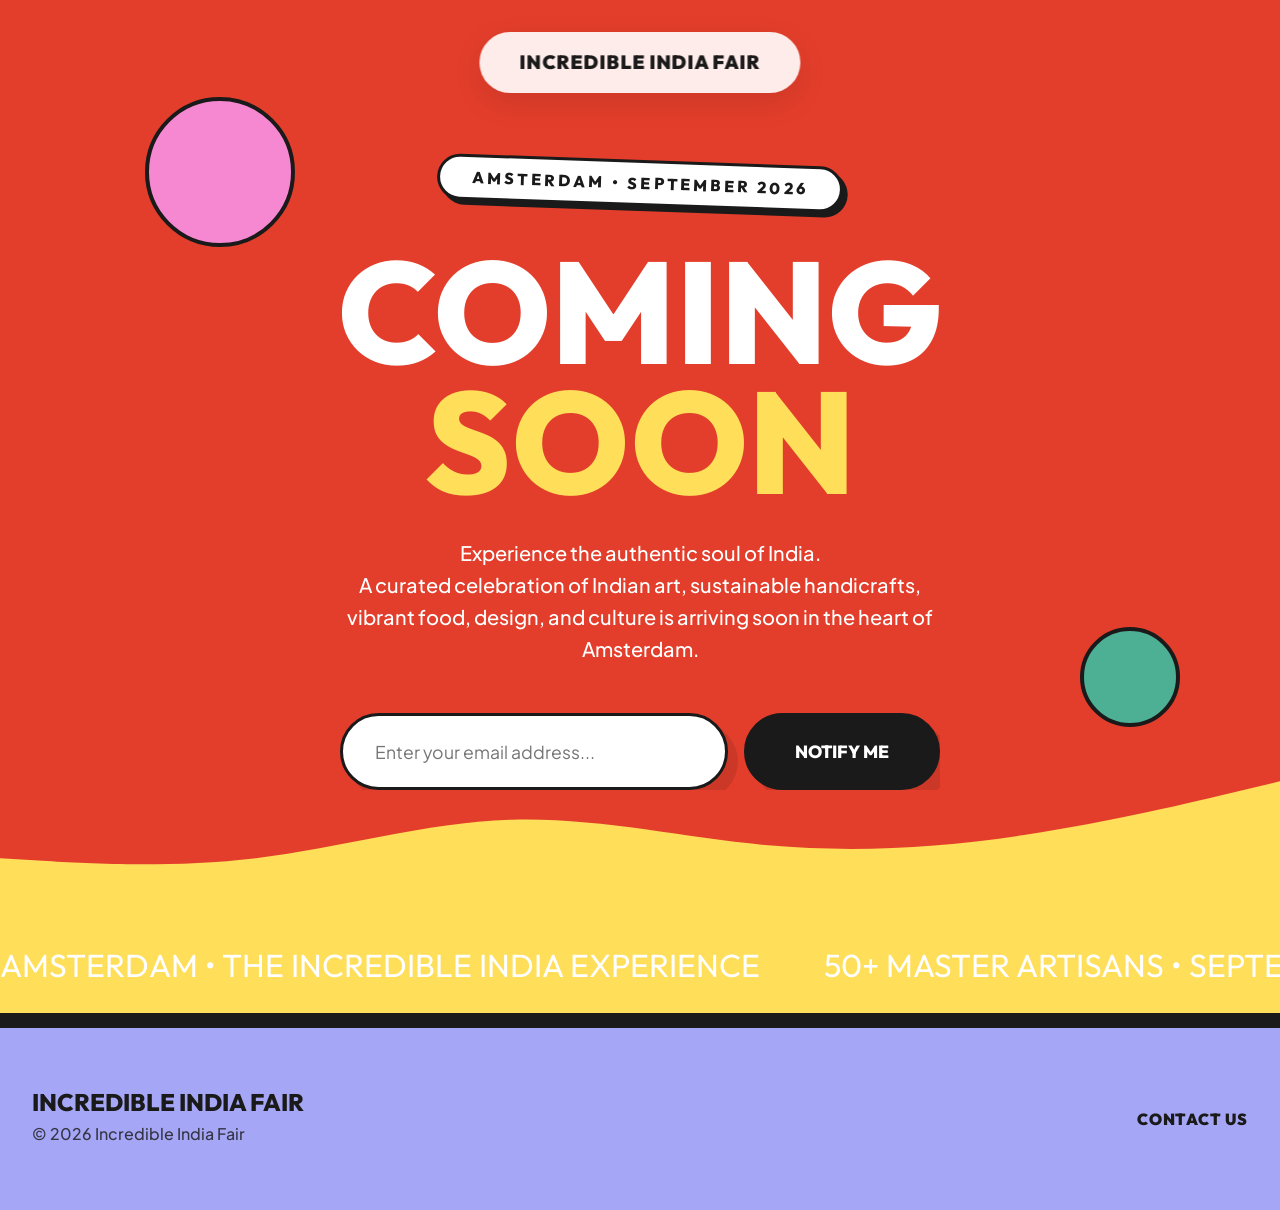
==== commit 2fcf7c0f: "Update coming soon copy and marquee text" ====
--- a/index.html
+++ b/index.html
@@ -134,8 +134,9 @@
 
                 <p style="font-size: 1.25rem; font-weight: 500; margin: 0 auto 3rem; max-width: 600px; line-height: 1.6;"
                     class="reveal-text">
-                    <span>A curated celebration of Indian craft, design, food, and culture, coming to the heart of
-                        Amsterdam. Drop your email to be the first to know when we launch our full experience.</span>
+                    <span>Experience the authentic soul of India.
+                        <br />A curated celebration of Indian art, sustainable handicrafts, vibrant food, design, and
+                        culture is arriving soon in the heart of Amsterdam.</span>
                 </p>
 
                 <form action="#" method="POST" class="subscribe-form reveal-text" style="animation-delay: 0.2s;">
@@ -166,12 +167,13 @@
     <div class="ticker-wrap"
         style="background: var(--clr-yellow); border-bottom: 5px solid var(--clr-dark); margin-top: -1px; position: relative; z-index: 20;">
         <div class="ticker">
-            <span class="ticker-item">AMSTERDAM • B2C LIFESTYLE FAIR</span>
-            <span class="ticker-item">50+ ELITE BRANDS • SEPTEMBER 2026</span>
+            <span class="ticker-item">AMSTERDAM • THE INCREDIBLE INDIA EXPERIENCE</span>
+            <span class="ticker-item">50+ MASTER ARTISANS • SEPTEMBER 2026</span>
             <span class="ticker-item" style="color: var(--clr-dark); font-weight: 900;">• COMING SOON •</span>
-            <span class="ticker-item">AMSTERDAM • B2C LIFESTYLE FAIR</span>
-            <span class="ticker-item">50+ ELITE BRANDS • SEPTEMBER 2026</span>
+            <span class="ticker-item">SLOW FASHION & HERITAGE TEXTILES</span>
+            <span class="ticker-item">AUTHENTIC GASTRONOMY & WELLNESS</span>
             <span class="ticker-item" style="color: var(--clr-dark); font-weight: 900;">• COMING SOON •</span>
+            <span class="ticker-item">A LIVING CULTURAL VILLAGE</span>
         </div>
     </div>
 
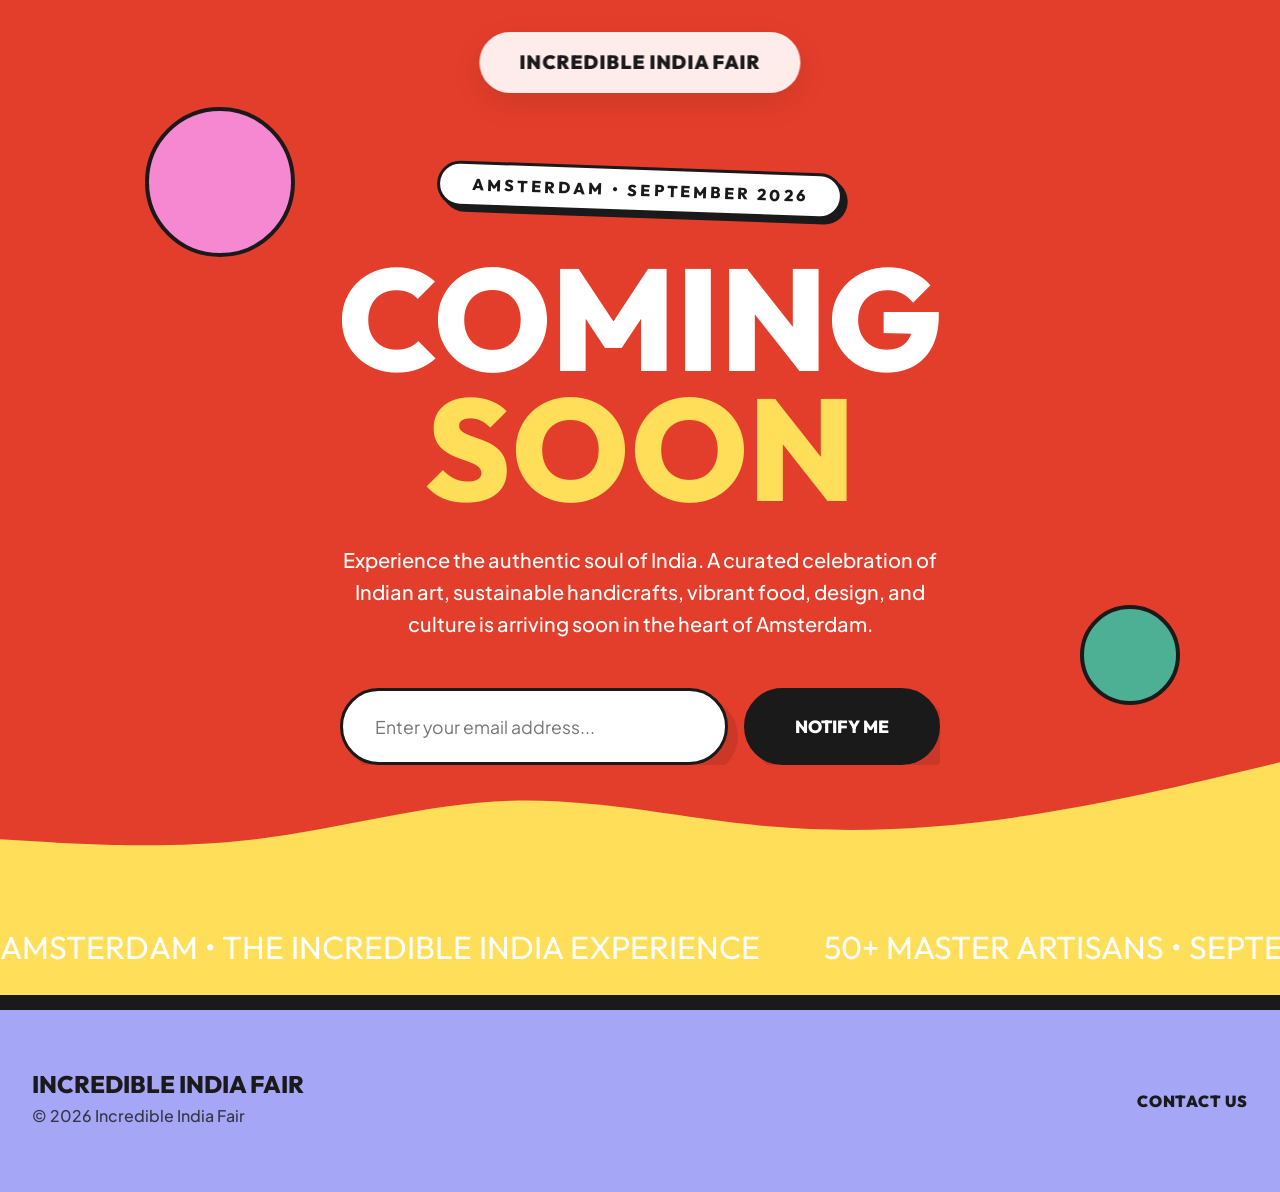
==== commit ef1d7db6: "Update coming soon copy formatting" ====
--- a/index.html
+++ b/index.html
@@ -135,7 +135,7 @@
                 <p style="font-size: 1.25rem; font-weight: 500; margin: 0 auto 3rem; max-width: 600px; line-height: 1.6;"
                     class="reveal-text">
                     <span>Experience the authentic soul of India.
-                        <br />A curated celebration of Indian art, sustainable handicrafts, vibrant food, design, and
+                        A curated celebration of Indian art, sustainable handicrafts, vibrant food, design, and
                         culture is arriving soon in the heart of Amsterdam.</span>
                 </p>
 
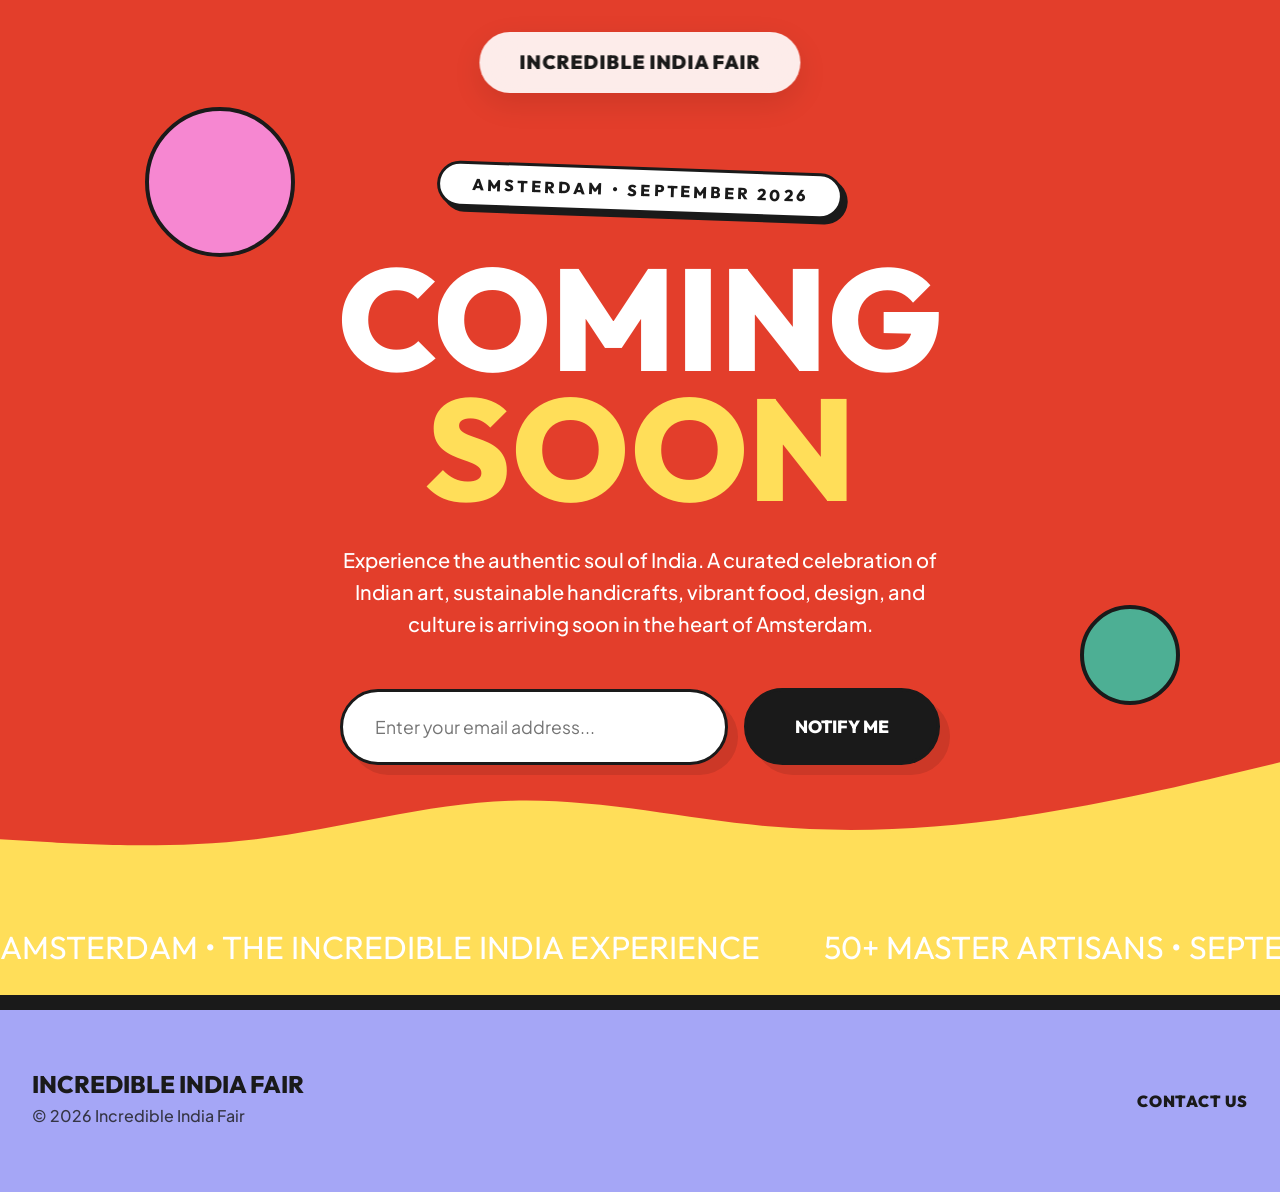
==== commit f52e71af: "Update coming soon page form and layout" ====
--- a/index.html
+++ b/index.html
@@ -16,6 +16,7 @@
         .subscribe-form {
             display: flex;
             gap: 1rem;
+            align-items: center;
             justify-content: center;
             max-width: 600px;
             margin: 0 auto;
@@ -23,6 +24,8 @@
         }
 
         .subscribe-input {
+            -webkit-appearance: none;
+            appearance: none;
             flex: 1;
             min-width: 250px;
             padding: 1.5rem 2rem;
@@ -30,6 +33,7 @@
             border: 3px solid var(--clr-dark);
             font-family: var(--font-body);
             font-size: 1.1rem;
+            line-height: normal;
             outline: none;
             box-shadow: 10px 10px 0 rgba(0, 0, 0, 0.1);
             transition: var(--transition-smooth);
@@ -41,6 +45,8 @@
         }
 
         .subscribe-btn {
+            -webkit-appearance: none;
+            appearance: none;
             background-color: var(--clr-dark);
             color: white;
             margin: 0;
@@ -48,6 +54,7 @@
             border-radius: 100px;
             border: 3px solid var(--clr-dark);
             font-size: 1.1rem;
+            line-height: normal;
             cursor: pointer;
             font-family: var(--font-heading);
             font-weight: 800;
@@ -59,6 +66,10 @@
         .subscribe-btn:hover {
             box-shadow: 10px 10px 0 var(--clr-yellow);
             transform: translateY(-2px);
+        }
+
+        .wave-divider {
+            pointer-events: none;
         }
 
         /* Mobile Adjustments */
@@ -139,7 +150,7 @@
                         culture is arriving soon in the heart of Amsterdam.</span>
                 </p>
 
-                <form action="#" method="POST" class="subscribe-form reveal-text" style="animation-delay: 0.2s;">
+                <form action="#" method="POST" class="subscribe-form" style="animation-delay: 0.2s;">
                     <input type="email" placeholder="Enter your email address..." class="subscribe-input" required>
                     <button type="submit" class="subscribe-btn">Notify Me</button>
                 </form>
